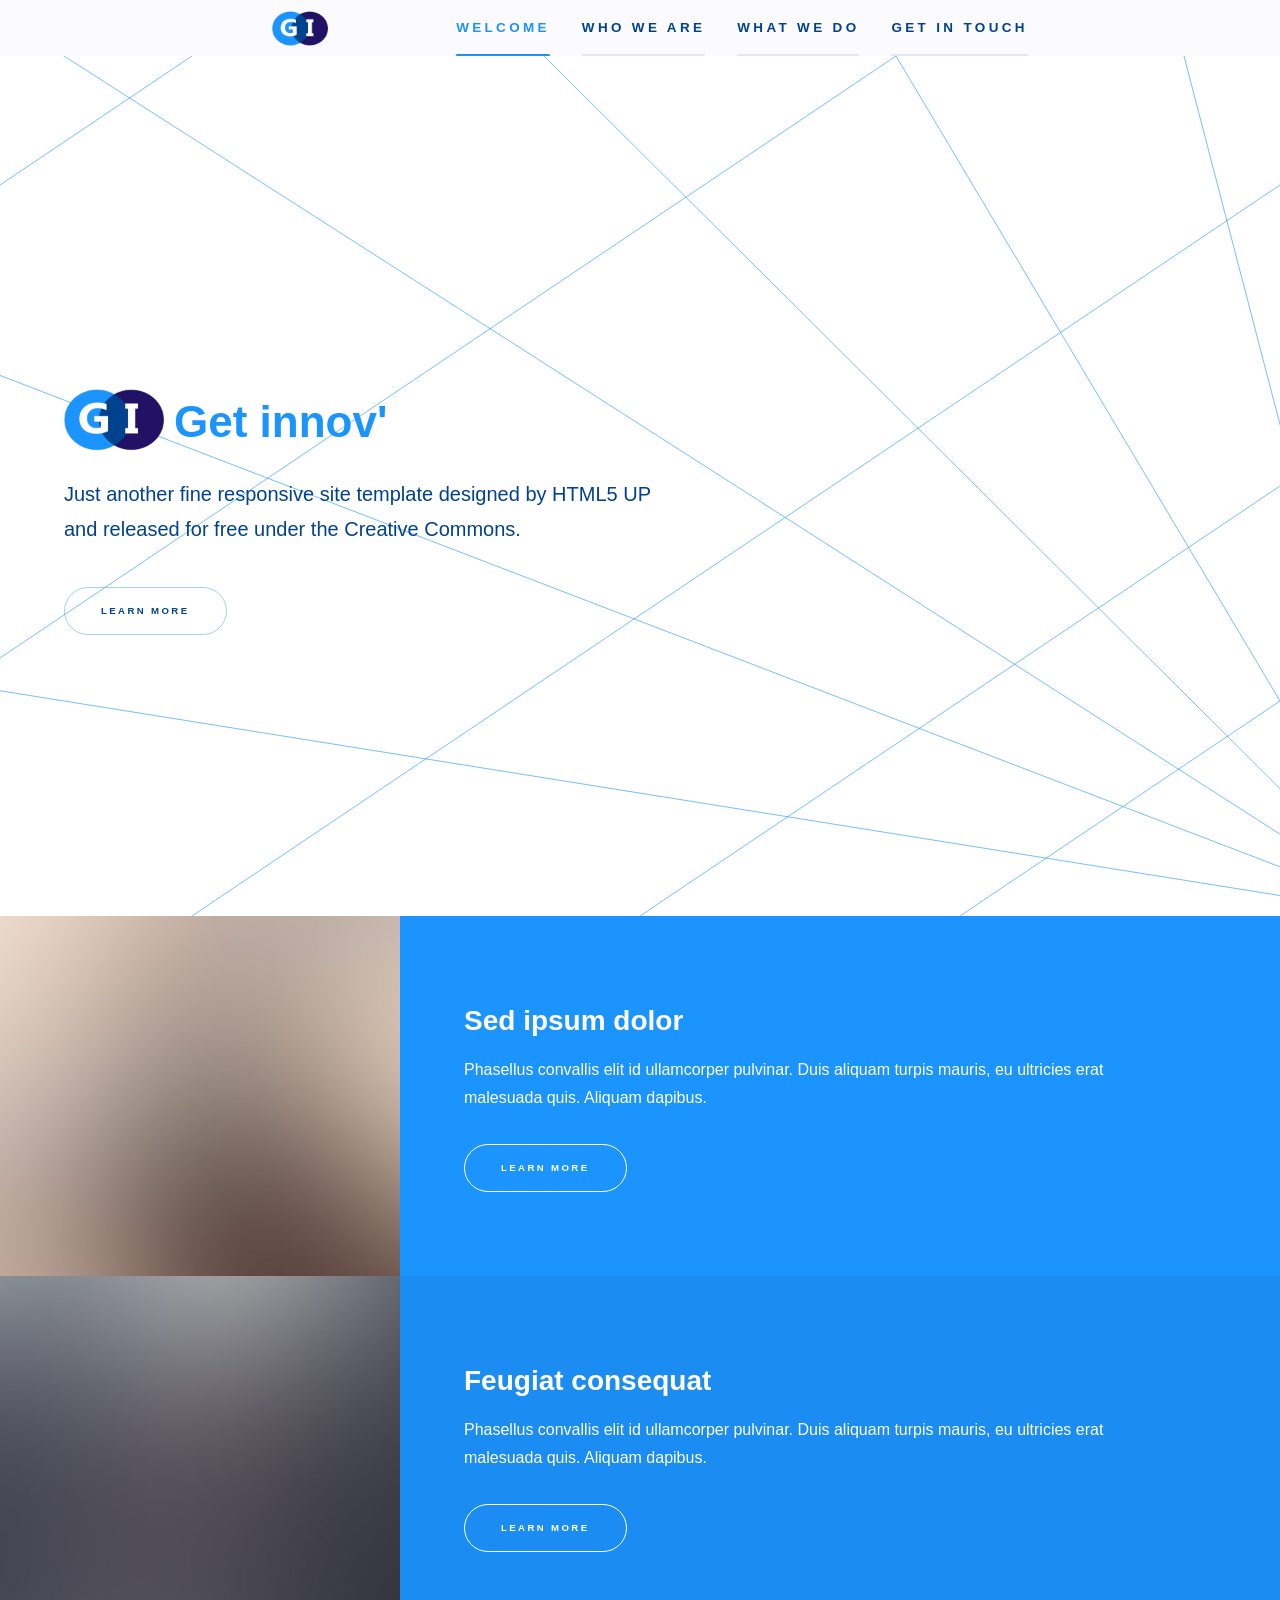
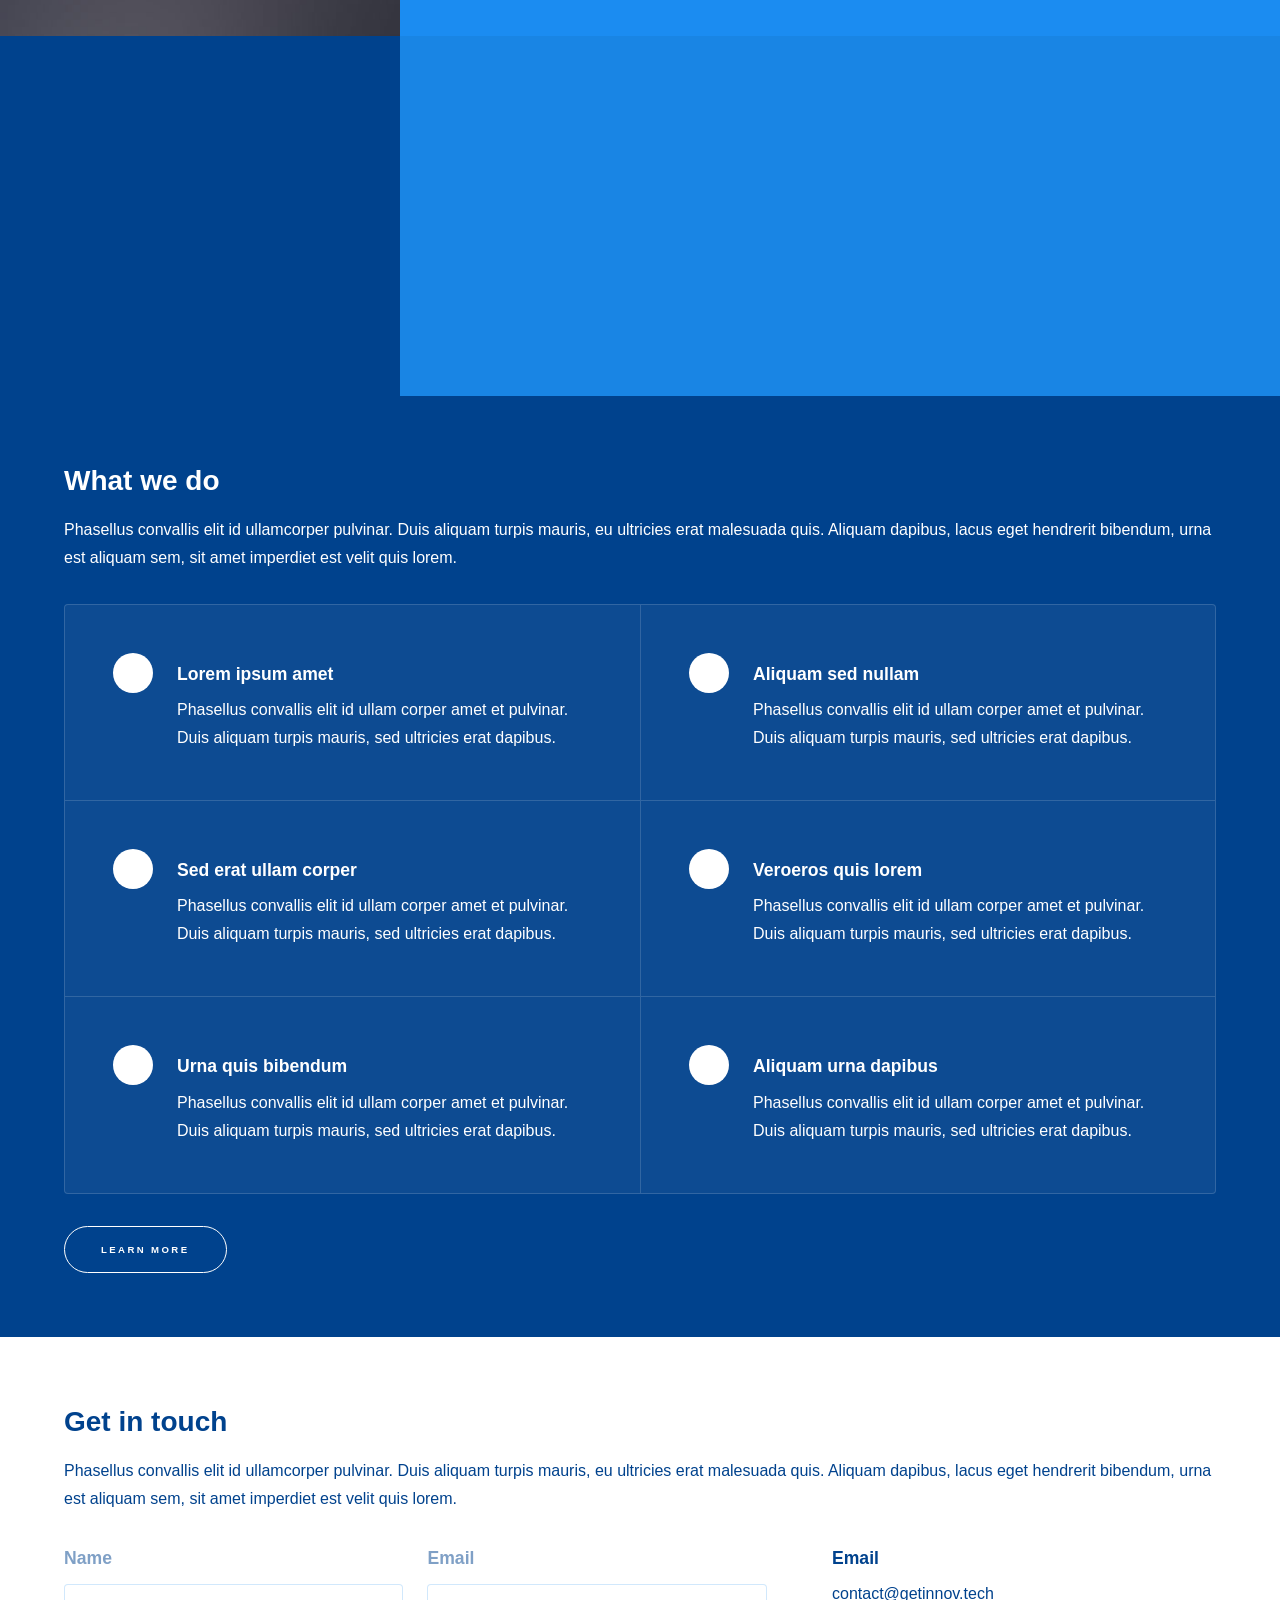
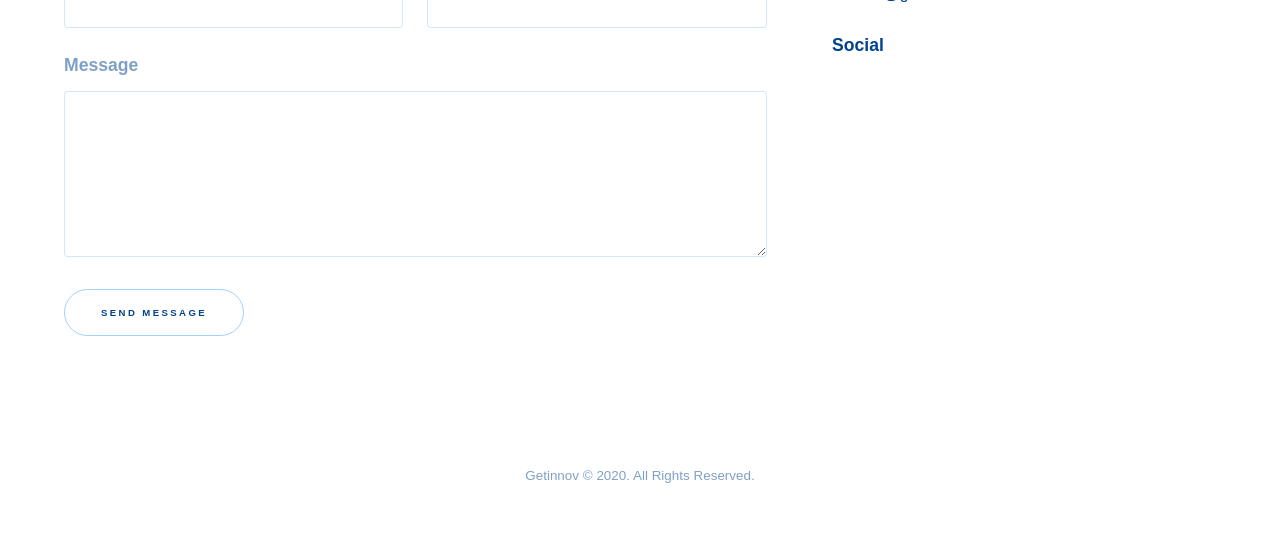
==== front/web/front/index.html @ 488f84d8 "adding" ====
<!DOCTYPE HTML>
<!--
	Hyperspace by HTML5 UP
	html5up.net | @ajlkn
	Free for personal and commercial use under the CCA 3.0 license (html5up.net/license)
-->
<html>
	<head>
		<title>Getinnov</title>
		<meta charset="utf-8" />
		<meta name="viewport" content="width=device-width, initial-scale=1, user-scalable=no" />
		<link rel="stylesheet" href="assets/css/main.css" />
		<noscript><link rel="stylesheet" href="assets/css/noscript.css" /></noscript>
		<link rel="icon" href="images/logo_big.png" type="image/gipng">
	</head>
	<body class="is-preload">

		<!-- Sidebar -->
			<section id="sidebar">
				<div class="inner">
					<img id="logo" src="images/logo_big.png" style="width: 80%; margin-left: 10%; margin-right: 10%">
					<nav>
						<ul>
							<li><a href="#intro">Welcome</a></li>
							<li><a href="#one">Who we are</a></li>
							<li><a href="#two">What we do</a></li>
							<li><a href="#three">Get in touch</a></li>
						</ul>
					</nav>
				</div>
			</section>

		<!-- Wrapper -->
			<div id="wrapper">

				<!-- Intro -->
					<section id="intro" class="wrapper style1 fullscreen fade-up">
						<div class="inner">
							<h1 style="color: #1c94fe"><img src="images/logo_big.png" style="width: 100px;bottom: -32px;position: relative; margin-right: 10px"></img>Get innov'</h1>
							<p>Just another fine responsive site template designed by <a href="http://html5up.net">HTML5 UP</a><br />
							and released for free under the <a href="http://html5up.net/license">Creative Commons</a>.</p>
							<ul class="actions">
								<li><a href="#one" class="button scrolly">Learn more</a></li>
							</ul>
						</div>
					</section>

				<!-- One -->
					<section id="one" class="wrapper style2 spotlights">
						<section>
							<a href="#" class="image"><img src="images/pic01.jpg" alt="" data-position="center center" /></a>
							<div class="content">
								<div class="inner">
									<h2>Sed ipsum dolor</h2>
									<p>Phasellus convallis elit id ullamcorper pulvinar. Duis aliquam turpis mauris, eu ultricies erat malesuada quis. Aliquam dapibus.</p>
									<ul class="actions">
										<li><a href="generic.html" class="button">Learn more</a></li>
									</ul>
								</div>
							</div>
						</section>
						<section>
							<a href="#" class="image"><img src="images/pic02.jpg" alt="" data-position="top center" /></a>
							<div class="content">
								<div class="inner">
									<h2>Feugiat consequat</h2>
									<p>Phasellus convallis elit id ullamcorper pulvinar. Duis aliquam turpis mauris, eu ultricies erat malesuada quis. Aliquam dapibus.</p>
									<ul class="actions">
										<li><a href="generic.html" class="button">Learn more</a></li>
									</ul>
								</div>
							</div>
						</section>
						<section>
							<a href="#" class="image"><img src="images/pic03.jpg" alt="" data-position="25% 25%" /></a>
							<div class="content">
								<div class="inner">
									<h2>Ultricies aliquam</h2>
									<p>Phasellus convallis elit id ullamcorper pulvinar. Duis aliquam turpis mauris, eu ultricies erat malesuada quis. Aliquam dapibus.</p>
									<ul class="actions">
										<li><a href="generic.html" class="button">Learn more</a></li>
									</ul>
								</div>
							</div>
						</section>
					</section>

				<!-- Two -->
					<section id="two" class="wrapper style3 fade-up">
						<div class="inner">
							<h2>What we do</h2>
							<p>Phasellus convallis elit id ullamcorper pulvinar. Duis aliquam turpis mauris, eu ultricies erat malesuada quis. Aliquam dapibus, lacus eget hendrerit bibendum, urna est aliquam sem, sit amet imperdiet est velit quis lorem.</p>
							<div class="features" >
								<section>
									<span class="icon solid major fa-code"></span>
									<h3>Lorem ipsum amet</h3>
									<p>Phasellus convallis elit id ullam corper amet et pulvinar. Duis aliquam turpis mauris, sed ultricies erat dapibus.</p>
								</section>
								<section>
									<span class="icon solid major fa-lock"></span>
									<h3>Aliquam sed nullam</h3>
									<p>Phasellus convallis elit id ullam corper amet et pulvinar. Duis aliquam turpis mauris, sed ultricies erat dapibus.</p>
								</section>
								<section>
									<span class="icon solid major fa-cog"></span>
									<h3>Sed erat ullam corper</h3>
									<p>Phasellus convallis elit id ullam corper amet et pulvinar. Duis aliquam turpis mauris, sed ultricies erat dapibus.</p>
								</section>
								<section>
									<span class="icon solid major fa-desktop"></span>
									<h3>Veroeros quis lorem</h3>
									<p>Phasellus convallis elit id ullam corper amet et pulvinar. Duis aliquam turpis mauris, sed ultricies erat dapibus.</p>
								</section>
								<section>
									<span class="icon solid major fa-link"></span>
									<h3>Urna quis bibendum</h3>
									<p>Phasellus convallis elit id ullam corper amet et pulvinar. Duis aliquam turpis mauris, sed ultricies erat dapibus.</p>
								</section>
								<section>
									<span class="icon major fa-gem"></span>
									<h3>Aliquam urna dapibus</h3>
									<p>Phasellus convallis elit id ullam corper amet et pulvinar. Duis aliquam turpis mauris, sed ultricies erat dapibus.</p>
								</section>
							</div>
							<ul class="actions">
								<li><a href="generic.html" class="button">Learn more</a></li>
							</ul>
						</div>
					</section>

				<!-- Three -->
					<section id="three" class="wrapper style1 fade-up">
						<div class="inner">
							<h2>Get in touch</h2>
							<p>Phasellus convallis elit id ullamcorper pulvinar. Duis aliquam turpis mauris, eu ultricies erat malesuada quis. Aliquam dapibus, lacus eget hendrerit bibendum, urna est aliquam sem, sit amet imperdiet est velit quis lorem.</p>
							<div class="split style1">
								<section>
									<form method="post" action="#">
										<div class="fields">
											<div class="field half">
												<label for="name">Name</label>
												<input type="text" name="name" id="name" />
											</div>
											<div class="field half">
												<label for="email">Email</label>
												<input type="text" name="email" id="email" />
											</div>
											<div class="field">
												<label for="message">Message</label>
												<textarea name="message" id="message" rows="5"></textarea>
											</div>
										</div>
										<ul class="actions">
											<li><a href="" class="button submit">Send Message</a></li>
										</ul>
									</form>
								</section>
								<section>
									<ul class="contact">
										<li>
											<h3>Email</h3>
											<a href="#">contact@getinnov.tech</a>
										</li>
										<li>
											<h3>Social</h3>
											<ul class="icons">
												<li><a href="#" class="icon brands fa-github"><span class="label">GitHub</span></a></li>
												<li><a href="#" class="icon brands fa-linkedin-in"><span class="label">LinkedIn</span></a></li>
											</ul>
										</li>
									</ul>
								</section>
							</div>
						</div>
					</section>

			</div>

		<!-- Footer -->
			<footer id="footer" class="wrapper style1-alt">
				<div class="inner">
					<ul class="menu">
						<li>Getinnov © 2020. All Rights Reserved.</li>
					</ul>
				</div>
			</footer>

		<!-- Scripts -->
			<script src="assets/js/jquery.min.js"></script>
			<script src="assets/js/jquery.scrollex.min.js"></script>
			<script src="assets/js/jquery.scrolly.min.js"></script>
			<script src="assets/js/browser.min.js"></script>
			<script src="assets/js/breakpoints.min.js"></script>
			<script src="assets/js/util.js"></script>
			<script src="assets/js/main.js"></script>

	</body>
</html>
---- front/web/front/assets/css/main.css ----
@import url(fontawesome-all.min.css);

/*
	Hyperspace by HTML5 UP
	html5up.net | @ajlkn
	Free for personal and commercial use under the CCA 3.0 license (html5up.net/license)
*/

html, body, div, span, applet, object,
iframe, h1, h2, h3, h4, h5, h6, p, blockquote,
pre, a, abbr, acronym, address, big, cite,
code, del, dfn, em, img, ins, kbd, q, s, samp,
small, strike, strong, sub, sup, tt, var, b,
u, i, center, dl, dt, dd, ol, ul, li, fieldset,
form, label, legend, table, caption, tbody,
tfoot, thead, tr, th, td, article, aside,
canvas, details, embed, figure, figcaption,
footer, header, hgroup, menu, nav, output, ruby,
section, summary, time, mark, audio, video {
	margin: 0;
	padding: 0;
	border: 0;
	font-size: 100%;
	font: inherit;
	vertical-align: baseline;}

article, aside, details, figcaption, figure,
footer, header, hgroup, menu, nav, section {
	display: block;}

body {
	line-height: 1;
}

ol, ul {
	list-style: none;
}

blockquote, q {
	quotes: none;
}

	blockquote:before, blockquote:after, q:before, q:after {
		content: '';
		content: none;
	}

table {
	border-collapse: collapse;
	border-spacing: 0;
}

body {
	-webkit-text-size-adjust: none;
}

mark {
	background-color: transparent;
	color: inherit;
}

input::-moz-focus-inner {
	border: 0;
	padding: 0;
}

input, select, textarea {
	-moz-appearance: none;
	-webkit-appearance: none;
	-ms-appearance: none;
	appearance: none;
}

/* Basic */

	@-ms-viewport {
		width: device-width;
	}

	body {
		-ms-overflow-style: scrollbar;
	}

	@media screen and (max-width: 480px) {

		html, body {
			min-width: 320px;
		}

	}

	html {
		box-sizing: border-box;
	}

	*, *:before, *:after {
		box-sizing: inherit;
	}

	body {
		background: #312450;
	}

		body.is-preload *, body.is-preload *:before, body.is-preload *:after {
			-moz-animation: none !important;
			-webkit-animation: none !important;
			-ms-animation: none !important;
			animation: none !important;
			-moz-transition: none !important;
			-webkit-transition: none !important;
			-ms-transition: none !important;
			transition: none !important;
		}

/* Type */

	body, input, select, textarea {
		color: rgba(0, 66, 141, 1);
		font-family: Arial, Helvetica, sans-serif;
		font-size: 16.5pt;
		font-weight: normal;
		line-height: 1.75;
	}

		@media screen and (max-width: 1680px) {

			body, input, select, textarea {
				font-size: 13pt;
			}

		}

		@media screen and (max-width: 1280px) {

			body, input, select, textarea {
				font-size: 12pt;
			}

		}

		@media screen and (max-width: 360px) {

			body, input, select, textarea {
				font-size: 11pt;
			}

		}

	a {
		-moz-transition: color 0.2s ease, border-bottom-color 0.2s ease;
		-webkit-transition: color 0.2s ease, border-bottom-color 0.2s ease;
		-ms-transition: color 0.2s ease, border-bottom-color 0.2s ease;
		transition: color 0.2s ease, border-bottom-color 0.2s ease;
		border-bottom: dotted 1px rgba(255, 255, 255, 0.35);
		color: inherit;
		text-decoration: none;
	}

		a:hover {
			border-bottom-color: transparent;
			color: #1c94fe;
		}

	strong, b {
		color: #ffffff;
		font-weight: bold;
	}

	em, i {
		font-style: italic;
	}

	p {
		margin: 0 0 2em 0;
	}

	h1, h2, h3, h4, h5, h6 {
		color: rgba(0, 66, 141, 1);
		font-weight: bold;
		line-height: 1.5;
		margin: 0 0 0.5em 0;
	}

		h1 a, h2 a, h3 a, h4 a, h5 a, h6 a {
			color: inherit;
			text-decoration: none;
		}

	h1 {
		font-size: 2.75em;
	}

		h1.major {
			margin: 0 0 1.3em 0;
			position: relative;
			padding-bottom: 0.35em;
		}

			h1.major:after {
				background-image: -moz-linear-gradient(to right, #5e42a6, #b74e91);
				background-image: -webkit-linear-gradient(to right, #5e42a6, #b74e91);
				background-image: -ms-linear-gradient(to right, #5e42a6, #b74e91);
				background-image: linear-gradient(to right, #5e42a6, #b74e91);
				-moz-transition: max-width 0.2s ease;
				-webkit-transition: max-width 0.2s ease;
				-ms-transition: max-width 0.2s ease;
				transition: max-width 0.2s ease;
				border-radius: 0.2em;
				bottom: 0;
				content: '';
				height: 0.05em;
				position: absolute;
				right: 0;
				width: 100%;
			}

	h2 {
		font-size: 1.75em;
	}

	h3 {
		font-size: 1.1em;
	}

	h4 {
		font-size: 1em;
	}

	h5 {
		font-size: 0.8em;
	}

	h6 {
		font-size: 0.6em;
	}

	@media screen and (max-width: 736px) {

		h1 {
			font-size: 2em;
		}

		h2 {
			font-size: 1.25em;
		}

		h3 {
			font-size: 1em;
		}

		h4 {
			font-size: 0.8em;
		}

		h5 {
			font-size: 0.6em;
		}

		h6 {
			font-size: 0.6em;
		}

	}

	sub {
		font-size: 0.8em;
		position: relative;
		top: 0.5em;
	}

	sup {
		font-size: 0.8em;
		position: relative;
		top: -0.5em;
	}

	blockquote {
		border-left: solid 4px rgba(255, 255, 255, 0.15);
		font-style: italic;
		margin: 0 0 2em 0;
		padding: 0.5em 0 0.5em 2em;
	}

	code {
		background: rgba(255, 255, 255, 0.05);
		border-radius: 0.25em;
		border: solid 1px rgba(255, 255, 255, 0.15);
		font-family: "Courier New", monospace;
		font-size: 0.9em;
		margin: 0 0.25em;
		padding: 0.25em 0.65em;
	}

	pre {
		-webkit-overflow-scrolling: touch;
		font-family: "Courier New", monospace;
		font-size: 0.9em;
		margin: 0 0 2em 0;
	}

		pre code {
			display: block;
			line-height: 1.75em;
			padding: 1em 1.5em;
			overflow-x: auto;
		}

	hr {
		border: 0;
		border-bottom: solid 1px rgba(255, 255, 255, 0.15);
		margin: 2em 0;
	}

		hr.major {
			margin: 3em 0;
		}

	.align-left {
		text-align: left;
	}

	.align-center {
		text-align: center;
	}

	.align-right {
		text-align: right;
	}

/* Row */

	.row {
		display: flex;
		flex-wrap: wrap;
		box-sizing: border-box;
		align-items: stretch;
	}

		.row > * {
			box-sizing: border-box;
		}

		.row.gtr-uniform > * > :last-child {
			margin-bottom: 0;
		}

		.row.aln-left {
			justify-content: flex-start;
		}

		.row.aln-center {
			justify-content: center;
		}

		.row.aln-right {
			justify-content: flex-end;
		}

		.row.aln-top {
			align-items: flex-start;
		}

		.row.aln-middle {
			align-items: center;
		}

		.row.aln-bottom {
			align-items: flex-end;
		}

		.row > .imp {
			order: -1;
		}

		.row > .col-1 {
			width: 8.33333%;
		}

		.row > .off-1 {
			margin-left: 8.33333%;
		}

		.row > .col-2 {
			width: 16.66667%;
		}

		.row > .off-2 {
			margin-left: 16.66667%;
		}

		.row > .col-3 {
			width: 25%;
		}

		.row > .off-3 {
			margin-left: 25%;
		}

		.row > .col-4 {
			width: 33.33333%;
		}

		.row > .off-4 {
			margin-left: 33.33333%;
		}

		.row > .col-5 {
			width: 41.66667%;
		}

		.row > .off-5 {
			margin-left: 41.66667%;
		}

		.row > .col-6 {
			width: 50%;
		}

		.row > .off-6 {
			margin-left: 50%;
		}

		.row > .col-7 {
			width: 58.33333%;
		}

		.row > .off-7 {
			margin-left: 58.33333%;
		}

		.row > .col-8 {
			width: 66.66667%;
		}

		.row > .off-8 {
			margin-left: 66.66667%;
		}

		.row > .col-9 {
			width: 75%;
		}

		.row > .off-9 {
			margin-left: 75%;
		}

		.row > .col-10 {
			width: 83.33333%;
		}

		.row > .off-10 {
			margin-left: 83.33333%;
		}

		.row > .col-11 {
			width: 91.66667%;
		}

		.row > .off-11 {
			margin-left: 91.66667%;
		}

		.row > .col-12 {
			width: 100%;
		}

		.row > .off-12 {
			margin-left: 100%;
		}

		.row.gtr-0 {
			margin-top: 0;
			margin-left: 0em;
		}

			.row.gtr-0 > * {
				padding: 0 0 0 0em;
			}

			.row.gtr-0.gtr-uniform {
				margin-top: 0em;
			}

				.row.gtr-0.gtr-uniform > * {
					padding-top: 0em;
				}

		.row.gtr-25 {
			margin-top: 0;
			margin-left: -0.375em;
		}

			.row.gtr-25 > * {
				padding: 0 0 0 0.375em;
			}

			.row.gtr-25.gtr-uniform {
				margin-top: -0.375em;
			}

				.row.gtr-25.gtr-uniform > * {
					padding-top: 0.375em;
				}

		.row.gtr-50 {
			margin-top: 0;
			margin-left: -0.75em;
		}

			.row.gtr-50 > * {
				padding: 0 0 0 0.75em;
			}

			.row.gtr-50.gtr-uniform {
				margin-top: -0.75em;
			}

				.row.gtr-50.gtr-uniform > * {
					padding-top: 0.75em;
				}

		.row {
			margin-top: 0;
			margin-left: -1.5em;
		}

			.row > * {
				padding: 0 0 0 1.5em;
			}

			.row.gtr-uniform {
				margin-top: -1.5em;
			}

				.row.gtr-uniform > * {
					padding-top: 1.5em;
				}

		.row.gtr-150 {
			margin-top: 0;
			margin-left: -2.25em;
		}

			.row.gtr-150 > * {
				padding: 0 0 0 2.25em;
			}

			.row.gtr-150.gtr-uniform {
				margin-top: -2.25em;
			}

				.row.gtr-150.gtr-uniform > * {
					padding-top: 2.25em;
				}

		.row.gtr-200 {
			margin-top: 0;
			margin-left: -3em;
		}

			.row.gtr-200 > * {
				padding: 0 0 0 3em;
			}

			.row.gtr-200.gtr-uniform {
				margin-top: -3em;
			}

				.row.gtr-200.gtr-uniform > * {
					padding-top: 3em;
				}

		@media screen and (max-width: 1680px) {

			.row {
				display: flex;
				flex-wrap: wrap;
				box-sizing: border-box;
				align-items: stretch;
			}

				.row > * {
					box-sizing: border-box;
				}

				.row.gtr-uniform > * > :last-child {
					margin-bottom: 0;
				}

				.row.aln-left {
					justify-content: flex-start;
				}

				.row.aln-center {
					justify-content: center;
				}

				.row.aln-right {
					justify-content: flex-end;
				}

				.row.aln-top {
					align-items: flex-start;
				}

				.row.aln-middle {
					align-items: center;
				}

				.row.aln-bottom {
					align-items: flex-end;
				}

				.row > .imp-xlarge {
					order: -1;
				}

				.row > .col-1-xlarge {
					width: 8.33333%;
				}

				.row > .off-1-xlarge {
					margin-left: 8.33333%;
				}

				.row > .col-2-xlarge {
					width: 16.66667%;
				}

				.row > .off-2-xlarge {
					margin-left: 16.66667%;
				}

				.row > .col-3-xlarge {
					width: 25%;
				}

				.row > .off-3-xlarge {
					margin-left: 25%;
				}

				.row > .col-4-xlarge {
					width: 33.33333%;
				}

				.row > .off-4-xlarge {
					margin-left: 33.33333%;
				}

				.row > .col-5-xlarge {
					width: 41.66667%;
				}

				.row > .off-5-xlarge {
					margin-left: 41.66667%;
				}

				.row > .col-6-xlarge {
					width: 50%;
				}

				.row > .off-6-xlarge {
					margin-left: 50%;
				}

				.row > .col-7-xlarge {
					width: 58.33333%;
				}

				.row > .off-7-xlarge {
					margin-left: 58.33333%;
				}

				.row > .col-8-xlarge {
					width: 66.66667%;
				}

				.row > .off-8-xlarge {
					margin-left: 66.66667%;
				}

				.row > .col-9-xlarge {
					width: 75%;
				}

				.row > .off-9-xlarge {
					margin-left: 75%;
				}

				.row > .col-10-xlarge {
					width: 83.33333%;
				}

				.row > .off-10-xlarge {
					margin-left: 83.33333%;
				}

				.row > .col-11-xlarge {
					width: 91.66667%;
				}

				.row > .off-11-xlarge {
					margin-left: 91.66667%;
				}

				.row > .col-12-xlarge {
					width: 100%;
				}

				.row > .off-12-xlarge {
					margin-left: 100%;
				}

				.row.gtr-0 {
					margin-top: 0;
					margin-left: 0em;
				}

					.row.gtr-0 > * {
						padding: 0 0 0 0em;
					}

					.row.gtr-0.gtr-uniform {
						margin-top: 0em;
					}

						.row.gtr-0.gtr-uniform > * {
							padding-top: 0em;
						}

				.row.gtr-25 {
					margin-top: 0;
					margin-left: -0.375em;
				}

					.row.gtr-25 > * {
						padding: 0 0 0 0.375em;
					}

					.row.gtr-25.gtr-uniform {
						margin-top: -0.375em;
					}

						.row.gtr-25.gtr-uniform > * {
							padding-top: 0.375em;
						}

				.row.gtr-50 {
					margin-top: 0;
					margin-left: -0.75em;
				}

					.row.gtr-50 > * {
						padding: 0 0 0 0.75em;
					}

					.row.gtr-50.gtr-uniform {
						margin-top: -0.75em;
					}

						.row.gtr-50.gtr-uniform > * {
							padding-top: 0.75em;
						}

				.row {
					margin-top: 0;
					margin-left: -1.5em;
				}

					.row > * {
						padding: 0 0 0 1.5em;
					}

					.row.gtr-uniform {
						margin-top: -1.5em;
					}

						.row.gtr-uniform > * {
							padding-top: 1.5em;
						}

				.row.gtr-150 {
					margin-top: 0;
					margin-left: -2.25em;
				}

					.row.gtr-150 > * {
						padding: 0 0 0 2.25em;
					}

					.row.gtr-150.gtr-uniform {
						margin-top: -2.25em;
					}

						.row.gtr-150.gtr-uniform > * {
							padding-top: 2.25em;
						}

				.row.gtr-200 {
					margin-top: 0;
					margin-left: -3em;
				}

					.row.gtr-200 > * {
						padding: 0 0 0 3em;
					}

					.row.gtr-200.gtr-uniform {
						margin-top: -3em;
					}

						.row.gtr-200.gtr-uniform > * {
							padding-top: 3em;
						}

		}

		@media screen and (max-width: 1280px) {

			.row {
				display: flex;
				flex-wrap: wrap;
				box-sizing: border-box;
				align-items: stretch;
			}

				.row > * {
					box-sizing: border-box;
				}

				.row.gtr-uniform > * > :last-child {
					margin-bottom: 0;
				}

				.row.aln-left {
					justify-content: flex-start;
				}

				.row.aln-center {
					justify-content: center;
				}

				.row.aln-right {
					justify-content: flex-end;
				}

				.row.aln-top {
					align-items: flex-start;
				}

				.row.aln-middle {
					align-items: center;
				}

				.row.aln-bottom {
					align-items: flex-end;
				}

				.row > .imp-large {
					order: -1;
				}

				.row > .col-1-large {
					width: 8.33333%;
				}

				.row > .off-1-large {
					margin-left: 8.33333%;
				}

				.row > .col-2-large {
					width: 16.66667%;
				}

				.row > .off-2-large {
					margin-left: 16.66667%;
				}

				.row > .col-3-large {
					width: 25%;
				}

				.row > .off-3-large {
					margin-left: 25%;
				}

				.row > .col-4-large {
					width: 33.33333%;
				}

				.row > .off-4-large {
					margin-left: 33.33333%;
				}

				.row > .col-5-large {
					width: 41.66667%;
				}

				.row > .off-5-large {
					margin-left: 41.66667%;
				}

				.row > .col-6-large {
					width: 50%;
				}

				.row > .off-6-large {
					margin-left: 50%;
				}

				.row > .col-7-large {
					width: 58.33333%;
				}

				.row > .off-7-large {
					margin-left: 58.33333%;
				}

				.row > .col-8-large {
					width: 66.66667%;
				}

				.row > .off-8-large {
					margin-left: 66.66667%;
				}

				.row > .col-9-large {
					width: 75%;
				}

				.row > .off-9-large {
					margin-left: 75%;
				}

				.row > .col-10-large {
					width: 83.33333%;
				}

				.row > .off-10-large {
					margin-left: 83.33333%;
				}

				.row > .col-11-large {
					width: 91.66667%;
				}

				.row > .off-11-large {
					margin-left: 91.66667%;
				}

				.row > .col-12-large {
					width: 100%;
				}

				.row > .off-12-large {
					margin-left: 100%;
				}

				.row.gtr-0 {
					margin-top: 0;
					margin-left: 0em;
				}

					.row.gtr-0 > * {
						padding: 0 0 0 0em;
					}

					.row.gtr-0.gtr-uniform {
						margin-top: 0em;
					}

						.row.gtr-0.gtr-uniform > * {
							padding-top: 0em;
						}

				.row.gtr-25 {
					margin-top: 0;
					margin-left: -0.375em;
				}

					.row.gtr-25 > * {
						padding: 0 0 0 0.375em;
					}

					.row.gtr-25.gtr-uniform {
						margin-top: -0.375em;
					}

						.row.gtr-25.gtr-uniform > * {
							padding-top: 0.375em;
						}

				.row.gtr-50 {
					margin-top: 0;
					margin-left: -0.75em;
				}

					.row.gtr-50 > * {
						padding: 0 0 0 0.75em;
					}

					.row.gtr-50.gtr-uniform {
						margin-top: -0.75em;
					}

						.row.gtr-50.gtr-uniform > * {
							padding-top: 0.75em;
						}

				.row {
					margin-top: 0;
					margin-left: -1.5em;
				}

					.row > * {
						padding: 0 0 0 1.5em;
					}

					.row.gtr-uniform {
						margin-top: -1.5em;
					}

						.row.gtr-uniform > * {
							padding-top: 1.5em;
						}

				.row.gtr-150 {
					margin-top: 0;
					margin-left: -2.25em;
				}

					.row.gtr-150 > * {
						padding: 0 0 0 2.25em;
					}

					.row.gtr-150.gtr-uniform {
						margin-top: -2.25em;
					}

						.row.gtr-150.gtr-uniform > * {
							padding-top: 2.25em;
						}

				.row.gtr-200 {
					margin-top: 0;
					margin-left: -3em;
				}

					.row.gtr-200 > * {
						padding: 0 0 0 3em;
					}

					.row.gtr-200.gtr-uniform {
						margin-top: -3em;
					}

						.row.gtr-200.gtr-uniform > * {
							padding-top: 3em;
						}

		}

		@media screen and (max-width: 980px) {

			.row {
				display: flex;
				flex-wrap: wrap;
				box-sizing: border-box;
				align-items: stretch;
			}

				.row > * {
					box-sizing: border-box;
				}

				.row.gtr-uniform > * > :last-child {
					margin-bottom: 0;
				}

				.row.aln-left {
					justify-content: flex-start;
				}

				.row.aln-center {
					justify-content: center;
				}

				.row.aln-right {
					justify-content: flex-end;
				}

				.row.aln-top {
					align-items: flex-start;
				}

				.row.aln-middle {
					align-items: center;
				}

				.row.aln-bottom {
					align-items: flex-end;
				}

				.row > .imp-medium {
					order: -1;
				}

				.row > .col-1-medium {
					width: 8.33333%;
				}

				.row > .off-1-medium {
					margin-left: 8.33333%;
				}

				.row > .col-2-medium {
					width: 16.66667%;
				}

				.row > .off-2-medium {
					margin-left: 16.66667%;
				}

				.row > .col-3-medium {
					width: 25%;
				}

				.row > .off-3-medium {
					margin-left: 25%;
				}

				.row > .col-4-medium {
					width: 33.33333%;
				}

				.row > .off-4-medium {
					margin-left: 33.33333%;
				}

				.row > .col-5-medium {
					width: 41.66667%;
				}

				.row > .off-5-medium {
					margin-left: 41.66667%;
				}

				.row > .col-6-medium {
					width: 50%;
				}

				.row > .off-6-medium {
					margin-left: 50%;
				}

				.row > .col-7-medium {
					width: 58.33333%;
				}

				.row > .off-7-medium {
					margin-left: 58.33333%;
				}

				.row > .col-8-medium {
					width: 66.66667%;
				}

				.row > .off-8-medium {
					margin-left: 66.66667%;
				}

				.row > .col-9-medium {
					width: 75%;
				}

				.row > .off-9-medium {
					margin-left: 75%;
				}

				.row > .col-10-medium {
					width: 83.33333%;
				}

				.row > .off-10-medium {
					margin-left: 83.33333%;
				}

				.row > .col-11-medium {
					width: 91.66667%;
				}

				.row > .off-11-medium {
					margin-left: 91.66667%;
				}

				.row > .col-12-medium {
					width: 100%;
				}

				.row > .off-12-medium {
					margin-left: 100%;
				}

				.row.gtr-0 {
					margin-top: 0;
					margin-left: 0em;
				}

					.row.gtr-0 > * {
						padding: 0 0 0 0em;
					}

					.row.gtr-0.gtr-uniform {
						margin-top: 0em;
					}

						.row.gtr-0.gtr-uniform > * {
							padding-top: 0em;
						}

				.row.gtr-25 {
					margin-top: 0;
					margin-left: -0.375em;
				}

					.row.gtr-25 > * {
						padding: 0 0 0 0.375em;
					}

					.row.gtr-25.gtr-uniform {
						margin-top: -0.375em;
					}

						.row.gtr-25.gtr-uniform > * {
							padding-top: 0.375em;
						}

				.row.gtr-50 {
					margin-top: 0;
					margin-left: -0.75em;
				}

					.row.gtr-50 > * {
						padding: 0 0 0 0.75em;
					}

					.row.gtr-50.gtr-uniform {
						margin-top: -0.75em;
					}

						.row.gtr-50.gtr-uniform > * {
							padding-top: 0.75em;
						}

				.row {
					margin-top: 0;
					margin-left: -1.5em;
				}

					.row > * {
						padding: 0 0 0 1.5em;
					}

					.row.gtr-uniform {
						margin-top: -1.5em;
					}

						.row.gtr-uniform > * {
							padding-top: 1.5em;
						}

				.row.gtr-150 {
					margin-top: 0;
					margin-left: -2.25em;
				}

					.row.gtr-150 > * {
						padding: 0 0 0 2.25em;
					}

					.row.gtr-150.gtr-uniform {
						margin-top: -2.25em;
					}

						.row.gtr-150.gtr-uniform > * {
							padding-top: 2.25em;
						}

				.row.gtr-200 {
					margin-top: 0;
					margin-left: -3em;
				}

					.row.gtr-200 > * {
						padding: 0 0 0 3em;
					}

					.row.gtr-200.gtr-uniform {
						margin-top: -3em;
					}

						.row.gtr-200.gtr-uniform > * {
							padding-top: 3em;
						}

		}

		@media screen and (max-width: 736px) {

			.row {
				display: flex;
				flex-wrap: wrap;
				box-sizing: border-box;
				align-items: stretch;
			}

				.row > * {
					box-sizing: border-box;
				}

				.row.gtr-uniform > * > :last-child {
					margin-bottom: 0;
				}

				.row.aln-left {
					justify-content: flex-start;
				}

				.row.aln-center {
					justify-content: center;
				}

				.row.aln-right {
					justify-content: flex-end;
				}

				.row.aln-top {
					align-items: flex-start;
				}

				.row.aln-middle {
					align-items: center;
				}

				.row.aln-bottom {
					align-items: flex-end;
				}

				.row > .imp-small {
					order: -1;
				}

				.row > .col-1-small {
					width: 8.33333%;
				}

				.row > .off-1-small {
					margin-left: 8.33333%;
				}

				.row > .col-2-small {
					width: 16.66667%;
				}

				.row > .off-2-small {
					margin-left: 16.66667%;
				}

				.row > .col-3-small {
					width: 25%;
				}

				.row > .off-3-small {
					margin-left: 25%;
				}

				.row > .col-4-small {
					width: 33.33333%;
				}

				.row > .off-4-small {
					margin-left: 33.33333%;
				}

				.row > .col-5-small {
					width: 41.66667%;
				}

				.row > .off-5-small {
					margin-left: 41.66667%;
				}

				.row > .col-6-small {
					width: 50%;
				}

				.row > .off-6-small {
					margin-left: 50%;
				}

				.row > .col-7-small {
					width: 58.33333%;
				}

				.row > .off-7-small {
					margin-left: 58.33333%;
				}

				.row > .col-8-small {
					width: 66.66667%;
				}

				.row > .off-8-small {
					margin-left: 66.66667%;
				}

				.row > .col-9-small {
					width: 75%;
				}

				.row > .off-9-small {
					margin-left: 75%;
				}

				.row > .col-10-small {
					width: 83.33333%;
				}

				.row > .off-10-small {
					margin-left: 83.33333%;
				}

				.row > .col-11-small {
					width: 91.66667%;
				}

				.row > .off-11-small {
					margin-left: 91.66667%;
				}

				.row > .col-12-small {
					width: 100%;
				}

				.row > .off-12-small {
					margin-left: 100%;
				}

				.row.gtr-0 {
					margin-top: 0;
					margin-left: 0em;
				}

					.row.gtr-0 > * {
						padding: 0 0 0 0em;
					}

					.row.gtr-0.gtr-uniform {
						margin-top: 0em;
					}

						.row.gtr-0.gtr-uniform > * {
							padding-top: 0em;
						}

				.row.gtr-25 {
					margin-top: 0;
					margin-left: -0.375em;
				}

					.row.gtr-25 > * {
						padding: 0 0 0 0.375em;
					}

					.row.gtr-25.gtr-uniform {
						margin-top: -0.375em;
					}

						.row.gtr-25.gtr-uniform > * {
							padding-top: 0.375em;
						}

				.row.gtr-50 {
					margin-top: 0;
					margin-left: -0.75em;
				}

					.row.gtr-50 > * {
						padding: 0 0 0 0.75em;
					}

					.row.gtr-50.gtr-uniform {
						margin-top: -0.75em;
					}

						.row.gtr-50.gtr-uniform > * {
							padding-top: 0.75em;
						}

				.row {
					margin-top: 0;
					margin-left: -1.5em;
				}

					.row > * {
						padding: 0 0 0 1.5em;
					}

					.row.gtr-uniform {
						margin-top: -1.5em;
					}

						.row.gtr-uniform > * {
							padding-top: 1.5em;
						}

				.row.gtr-150 {
					margin-top: 0;
					margin-left: -2.25em;
				}

					.row.gtr-150 > * {
						padding: 0 0 0 2.25em;
					}

					.row.gtr-150.gtr-uniform {
						margin-top: -2.25em;
					}

						.row.gtr-150.gtr-uniform > * {
							padding-top: 2.25em;
						}

				.row.gtr-200 {
					margin-top: 0;
					margin-left: -3em;
				}

					.row.gtr-200 > * {
						padding: 0 0 0 3em;
					}

					.row.gtr-200.gtr-uniform {
						margin-top: -3em;
					}

						.row.gtr-200.gtr-uniform > * {
							padding-top: 3em;
						}

		}

		@media screen and (max-width: 480px) {

			.row {
				display: flex;
				flex-wrap: wrap;
				box-sizing: border-box;
				align-items: stretch;
			}

				.row > * {
					box-sizing: border-box;
				}

				.row.gtr-uniform > * > :last-child {
					margin-bottom: 0;
				}

				.row.aln-left {
					justify-content: flex-start;
				}

				.row.aln-center {
					justify-content: center;
				}

				.row.aln-right {
					justify-content: flex-end;
				}

				.row.aln-top {
					align-items: flex-start;
				}

				.row.aln-middle {
					align-items: center;
				}

				.row.aln-bottom {
					align-items: flex-end;
				}

				.row > .imp-xsmall {
					order: -1;
				}

				.row > .col-1-xsmall {
					width: 8.33333%;
				}

				.row > .off-1-xsmall {
					margin-left: 8.33333%;
				}

				.row > .col-2-xsmall {
					width: 16.66667%;
				}

				.row > .off-2-xsmall {
					margin-left: 16.66667%;
				}

				.row > .col-3-xsmall {
					width: 25%;
				}

				.row > .off-3-xsmall {
					margin-left: 25%;
				}

				.row > .col-4-xsmall {
					width: 33.33333%;
				}

				.row > .off-4-xsmall {
					margin-left: 33.33333%;
				}

				.row > .col-5-xsmall {
					width: 41.66667%;
				}

				.row > .off-5-xsmall {
					margin-left: 41.66667%;
				}

				.row > .col-6-xsmall {
					width: 50%;
				}

				.row > .off-6-xsmall {
					margin-left: 50%;
				}

				.row > .col-7-xsmall {
					width: 58.33333%;
				}

				.row > .off-7-xsmall {
					margin-left: 58.33333%;
				}

				.row > .col-8-xsmall {
					width: 66.66667%;
				}

				.row > .off-8-xsmall {
					margin-left: 66.66667%;
				}

				.row > .col-9-xsmall {
					width: 75%;
				}

				.row > .off-9-xsmall {
					margin-left: 75%;
				}

				.row > .col-10-xsmall {
					width: 83.33333%;
				}

				.row > .off-10-xsmall {
					margin-left: 83.33333%;
				}

				.row > .col-11-xsmall {
					width: 91.66667%;
				}

				.row > .off-11-xsmall {
					margin-left: 91.66667%;
				}

				.row > .col-12-xsmall {
					width: 100%;
				}

				.row > .off-12-xsmall {
					margin-left: 100%;
				}

				.row.gtr-0 {
					margin-top: 0;
					margin-left: 0em;
				}

					.row.gtr-0 > * {
						padding: 0 0 0 0em;
					}

					.row.gtr-0.gtr-uniform {
						margin-top: 0em;
					}

						.row.gtr-0.gtr-uniform > * {
							padding-top: 0em;
						}

				.row.gtr-25 {
					margin-top: 0;
					margin-left: -0.375em;
				}

					.row.gtr-25 > * {
						padding: 0 0 0 0.375em;
					}

					.row.gtr-25.gtr-uniform {
						margin-top: -0.375em;
					}

						.row.gtr-25.gtr-uniform > * {
							padding-top: 0.375em;
						}

				.row.gtr-50 {
					margin-top: 0;
					margin-left: -0.75em;
				}

					.row.gtr-50 > * {
						padding: 0 0 0 0.75em;
					}

					.row.gtr-50.gtr-uniform {
						margin-top: -0.75em;
					}

						.row.gtr-50.gtr-uniform > * {
							padding-top: 0.75em;
						}

				.row {
					margin-top: 0;
					margin-left: -1.5em;
				}

					.row > * {
						padding: 0 0 0 1.5em;
					}

					.row.gtr-uniform {
						margin-top: -1.5em;
					}

						.row.gtr-uniform > * {
							padding-top: 1.5em;
						}

				.row.gtr-150 {
					margin-top: 0;
					margin-left: -2.25em;
				}

					.row.gtr-150 > * {
						padding: 0 0 0 2.25em;
					}

					.row.gtr-150.gtr-uniform {
						margin-top: -2.25em;
					}

						.row.gtr-150.gtr-uniform > * {
							padding-top: 2.25em;
						}

				.row.gtr-200 {
					margin-top: 0;
					margin-left: -3em;
				}

					.row.gtr-200 > * {
						padding: 0 0 0 3em;
					}

					.row.gtr-200.gtr-uniform {
						margin-top: -3em;
					}

						.row.gtr-200.gtr-uniform > * {
							padding-top: 3em;
						}

		}

/* Box */

	.box {
		border-radius: 0.25em;
		border: solid 1px rgba(255, 255, 255, 0.15);
		margin-bottom: 2em;
		padding: 1.5em;
	}

		.box > :last-child,
		.box > :last-child > :last-child,
		.box > :last-child > :last-child > :last-child {
			margin-bottom: 0;
		}

		.box.alt {
			border: 0;
			border-radius: 0;
			padding: 0;
		}

/* Button */

	input[type="submit"],
	input[type="reset"],
	input[type="button"],
	button,
	.button {
		-moz-appearance: none;
		-webkit-appearance: none;
		-ms-appearance: none;
		appearance: none;
		-moz-transition: border-color 0.2s ease;
		-webkit-transition: border-color 0.2s ease;
		-ms-transition: border-color 0.2s ease;
		transition: border-color 0.2s ease;
		background-color: transparent;
		border: solid 1.7px !important;
		border-color: rgba(27, 140, 241, 0.4) !important;
		border-radius: 3em;
		color: #00428D !important;
		cursor: pointer;
		display: inline-block;
		font-size: 0.6em;
		font-weight: bold;
		height: calc(4.75em + 2px);
		letter-spacing: 0.25em;
		line-height: 4.75em;
		outline: 0;
		padding: 0 3.75em;
		position: relative;
		text-align: center;
		text-decoration: none;
		text-transform: uppercase;
		white-space: nowrap;
	}

		input[type="submit"]:after,
		input[type="reset"]:after,
		input[type="button"]:after,
		button:after,
		.button:after {
			-moz-transform: scale(0.25);
			-webkit-transform: scale(0.25);
			-ms-transform: scale(0.25);
			transform: scale(0.25);
			pointer-events: none;
			-moz-transition: opacity 0.2s ease, -moz-transform 0.2s ease;
			-webkit-transition: opacity 0.2s ease, -webkit-transform 0.2s ease;
			-ms-transition: opacity 0.2s ease, -ms-transform 0.2s ease;
			transition: opacity 0.2s ease, transform 0.2s ease;
			background: #ffffff;
			border-radius: 3em;
			content: '';
			height: 100%;
			left: 0;
			opacity: 0;
			position: absolute;
			top: 0;
			width: 100%;
		}

		input[type="submit"].icon:before,
		input[type="reset"].icon:before,
		input[type="button"].icon:before,
		button.icon:before,
		.button.icon:before {
			margin-right: 0.75em;
		}

		input[type="submit"].fit,
		input[type="reset"].fit,
		input[type="button"].fit,
		button.fit,
		.button.fit {
			width: 100%;
		}

		input[type="submit"].small,
		input[type="reset"].small,
		input[type="button"].small,
		button.small,
		.button.small {
			font-size: 0.4em;
		}

		input[type="submit"].large,
		input[type="reset"].large,
		input[type="button"].large,
		button.large,
		.button.large {
			font-size: 0.8em;
		}

		input[type="submit"].primary,
		input[type="reset"].primary,
		input[type="button"].primary,
		button.primary,
		.button.primary {
			background-color: #ffffff;
			color: #312450 !important;
		}

			input[type="submit"].primary:after,
			input[type="reset"].primary:after,
			input[type="button"].primary:after,
			button.primary:after,
			.button.primary:after {
				display: none;
			}

		input[type="submit"].disabled, input[type="submit"]:disabled,
		input[type="reset"].disabled,
		input[type="reset"]:disabled,
		input[type="button"].disabled,
		input[type="button"]:disabled,
		button.disabled,
		button:disabled,
		.button.disabled,
		.button:disabled {
			cursor: default;
			opacity: 0.5;
			pointer-events: none;
		}

		input[type="submit"]:hover,
		input[type="reset"]:hover,
		input[type="button"]:hover,
		button:hover,
		.button:hover {
			border-color: #1c94fe !important;
		}

			input[type="submit"]:hover:after,
			input[type="reset"]:hover:after,
			input[type="button"]:hover:after,
			button:hover:after,
			.button:hover:after {
				opacity: 0.05;
				-moz-transform: scale(1);
				-webkit-transform: scale(1);
				-ms-transform: scale(1);
				transform: scale(1);
			}

			input[type="submit"]:hover:active,
			input[type="reset"]:hover:active,
			input[type="button"]:hover:active,
			button:hover:active,
			.button:hover:active {
				border-color: #1c94fe !important;
			}

				input[type="submit"]:hover:active:after,
				input[type="reset"]:hover:active:after,
				input[type="button"]:hover:active:after,
				button:hover:active:after,
				.button:hover:active:after {
					opacity: 0.1;
				}

/* Features */

	.features {
		display: -moz-flex;
		display: -webkit-flex;
		display: -ms-flex;
		display: flex;
		-moz-flex-wrap: wrap;
		-webkit-flex-wrap: wrap;
		-ms-flex-wrap: wrap;
		flex-wrap: wrap;
		border-radius: 0.25em;
		border: solid 1px rgba(255, 255, 255, 0.15);
		background: rgba(255, 255, 255, 0.05);
		margin: 0 0 2em 0;
	}
	#one h3, #one h2, #one p, #one .button,
	#two h3, #two h2, #two p, #two .button{
		color: #fff !important;
	}
	#one .button,
	#two .button {
		border-color: #fff !important;
	}

		.features section {
			padding: 3.5em 3em 1em 7em ;
			width: 50%;
			border-top: solid 1px rgba(255, 255, 255, 0.15);
			position: relative;
			color: #fff !important
		}

			.features section:nth-child(-n + 2) {
				border-top-width: 0;
			}

			.features section:nth-child(2n) {
				border-left: solid 1px rgba(255, 255, 255, 0.15);
			}

			.features section .icon {
				-moz-transition: opacity 0.5s ease, -moz-transform 0.5s ease;
				-webkit-transition: opacity 0.5s ease, -webkit-transform 0.5s ease;
				-ms-transition: opacity 0.5s ease, -ms-transform 0.5s ease;
				transition: opacity 0.5s ease, transform 0.5s ease;
				-moz-transition-delay: 1s;
				-webkit-transition-delay: 1s;
				-ms-transition-delay: 1s;
				transition-delay: 1s;
				-moz-transform: scale(1);
				-webkit-transform: scale(1);
				-ms-transform: scale(1);
				transform: scale(1);
				position: absolute;
				left: 3em;
				top: 3em;
				opacity: 1;
			}

			.features section:nth-child(1) .icon {
				-moz-transition-delay: 0.15s;
				-webkit-transition-delay: 0.15s;
				-ms-transition-delay: 0.15s;
				transition-delay: 0.15s;
			}

			.features section:nth-child(2) .icon {
				-moz-transition-delay: 0.3s;
				-webkit-transition-delay: 0.3s;
				-ms-transition-delay: 0.3s;
				transition-delay: 0.3s;
			}

			.features section:nth-child(3) .icon {
				-moz-transition-delay: 0.45s;
				-webkit-transition-delay: 0.45s;
				-ms-transition-delay: 0.45s;
				transition-delay: 0.45s;
			}

			.features section:nth-child(4) .icon {
				-moz-transition-delay: 0.6s;
				-webkit-transition-delay: 0.6s;
				-ms-transition-delay: 0.6s;
				transition-delay: 0.6s;
			}

			.features section:nth-child(5) .icon {
				-moz-transition-delay: 0.75s;
				-webkit-transition-delay: 0.75s;
				-ms-transition-delay: 0.75s;
				transition-delay: 0.75s;
			}

			.features section:nth-child(6) .icon {
				-moz-transition-delay: 0.9s;
				-webkit-transition-delay: 0.9s;
				-ms-transition-delay: 0.9s;
				transition-delay: 0.9s;
			}

			.features section:nth-child(7) .icon {
				-moz-transition-delay: 1.05s;
				-webkit-transition-delay: 1.05s;
				-ms-transition-delay: 1.05s;
				transition-delay: 1.05s;
			}

			.features section:nth-child(8) .icon {
				-moz-transition-delay: 1.2s;
				-webkit-transition-delay: 1.2s;
				-ms-transition-delay: 1.2s;
				transition-delay: 1.2s;
			}

			.features section:nth-child(9) .icon {
				-moz-transition-delay: 1.35s;
				-webkit-transition-delay: 1.35s;
				-ms-transition-delay: 1.35s;
				transition-delay: 1.35s;
			}

			.features section:nth-child(10) .icon {
				-moz-transition-delay: 1.5s;
				-webkit-transition-delay: 1.5s;
				-ms-transition-delay: 1.5s;
				transition-delay: 1.5s;
			}

			.features section:nth-child(11) .icon {
				-moz-transition-delay: 1.65s;
				-webkit-transition-delay: 1.65s;
				-ms-transition-delay: 1.65s;
				transition-delay: 1.65s;
			}

			.features section:nth-child(12) .icon {
				-moz-transition-delay: 1.8s;
				-webkit-transition-delay: 1.8s;
				-ms-transition-delay: 1.8s;
				transition-delay: 1.8s;
			}

			.features section:nth-child(13) .icon {
				-moz-transition-delay: 1.95s;
				-webkit-transition-delay: 1.95s;
				-ms-transition-delay: 1.95s;
				transition-delay: 1.95s;
			}

			.features section:nth-child(14) .icon {
				-moz-transition-delay: 2.1s;
				-webkit-transition-delay: 2.1s;
				-ms-transition-delay: 2.1s;
				transition-delay: 2.1s;
			}

			.features section:nth-child(15) .icon {
				-moz-transition-delay: 2.25s;
				-webkit-transition-delay: 2.25s;
				-ms-transition-delay: 2.25s;
				transition-delay: 2.25s;
			}

			.features section:nth-child(16) .icon {
				-moz-transition-delay: 2.4s;
				-webkit-transition-delay: 2.4s;
				-ms-transition-delay: 2.4s;
				transition-delay: 2.4s;
			}

			.features section:nth-child(17) .icon {
				-moz-transition-delay: 2.55s;
				-webkit-transition-delay: 2.55s;
				-ms-transition-delay: 2.55s;
				transition-delay: 2.55s;
			}

			.features section:nth-child(18) .icon {
				-moz-transition-delay: 2.7s;
				-webkit-transition-delay: 2.7s;
				-ms-transition-delay: 2.7s;
				transition-delay: 2.7s;
			}

			.features section:nth-child(19) .icon {
				-moz-transition-delay: 2.85s;
				-webkit-transition-delay: 2.85s;
				-ms-transition-delay: 2.85s;
				transition-delay: 2.85s;
			}

			.features section:nth-child(20) .icon {
				-moz-transition-delay: 3s;
				-webkit-transition-delay: 3s;
				-ms-transition-delay: 3s;
				transition-delay: 3s;
			}

		.features.inactive section .icon {
			-moz-transform: scale(0.5);
			-webkit-transform: scale(0.5);
			-ms-transform: scale(0.5);
			transform: scale(0.5);
			opacity: 0;
		}

		@media screen and (max-width: 980px) {

			.features {
				display: block;
			}

				.features section {
					border-top-width: 1px !important;
					border-left-width: 0 !important;
					width: 100%;
				}

					.features section:first-child {
						border-top-width: 0 !important;
					}

		}

		@media screen and (max-width: 736px) {

			.features section {
				padding: 2.5em 1.5em 0.1em 5.5em ;
			}

				.features section .icon {
					left: 1.5em;
					top: 2em;
				}

		}

		@media screen and (max-width: 480px) {

			.features section {
				padding: 2em 1.5em 0.1em 1.5em ;
			}

				.features section .icon {
					left: 0;
					position: relative;
					top: 0;
				}

		}

/* Form */

	form {
		margin: 0 0 2em 0;
	}

		form > :last-child {
			margin-bottom: 0;
		}

		form > .fields {
			display: -moz-flex;
			display: -webkit-flex;
			display: -ms-flex;
			display: flex;
			-moz-flex-wrap: wrap;
			-webkit-flex-wrap: wrap;
			-ms-flex-wrap: wrap;
			flex-wrap: wrap;
			width: calc(100% + 3em);
			margin: -1.5em 0 2em -1.5em;
		}

			form > .fields > .field {
				-moz-flex-grow: 0;
				-webkit-flex-grow: 0;
				-ms-flex-grow: 0;
				flex-grow: 0;
				-moz-flex-shrink: 0;
				-webkit-flex-shrink: 0;
				-ms-flex-shrink: 0;
				flex-shrink: 0;
				padding: 1.5em 0 0 1.5em;
				width: calc(100% - 1.5em);
			}

				form > .fields > .field.half {
					width: calc(50% - 0.75em);
				}

				form > .fields > .field.third {
					width: calc(100%/3 - 0.5em);
				}

				form > .fields > .field.quarter {
					width: calc(25% - 0.375em);
				}

		@media screen and (max-width: 480px) {

			form > .fields {
				width: calc(100% + 3em);
				margin: -1.5em 0 2em -1.5em;
			}

				form > .fields > .field {
					padding: 1.5em 0 0 1.5em;
					width: calc(100% - 1.5em);
				}

					form > .fields > .field.half {
						width: calc(100% - 1.5em);
					}

					form > .fields > .field.third {
						width: calc(100% - 1.5em);
					}

					form > .fields > .field.quarter {
						width: calc(100% - 1.5em);
					}

		}

	label {
		color: rgba(0, 66, 141, 0.50);
		font-weight: bold;
		line-height: 1.5;
		margin: 0 0 0.7em 0;
		display: block;
		font-size: 1.1em;
	}

	input[type="text"],
	input[type="password"],
	input[type="email"],
	input[type="tel"],
	select,
	textarea {
		-moz-appearance: none;
		-webkit-appearance: none;
		-ms-appearance: none;
		appearance: none;
		background: rgba(255, 255, 255, 0.05);
		border-radius: 0.25em;
		border: none;
		border: solid 1px rgba(27, 140, 241, 0.2);
		color: inherit;
		display: block;
		outline: 0;
		padding: 0 1em;
		text-decoration: none;
		width: 100%;
	}

		input[type="text"]:invalid,
		input[type="password"]:invalid,
		input[type="email"]:invalid,
		input[type="tel"]:invalid,
		select:invalid,
		textarea:invalid {
			box-shadow: none;
		}

		input[type="text"]:focus,
		input[type="password"]:focus,
		input[type="email"]:focus,
		input[type="tel"]:focus,
		select:focus,
		textarea:focus {
			border-color:rgba(27, 140, 241, 0.8);
			box-shadow: 0 0 0 1px #ffffff;
		}

	select {
		background-image: url("data:image/svg+xml;charset=utf8,%3Csvg xmlns='http://www.w3.org/2000/svg' width='40' height='40' preserveAspectRatio='none' viewBox='0 0 40 40'%3E%3Cpath d='M9.4,12.3l10.4,10.4l10.4-10.4c0.2-0.2,0.5-0.4,0.9-0.4c0.3,0,0.6,0.1,0.9,0.4l3.3,3.3c0.2,0.2,0.4,0.5,0.4,0.9 c0,0.4-0.1,0.6-0.4,0.9L20.7,31.9c-0.2,0.2-0.5,0.4-0.9,0.4c-0.3,0-0.6-0.1-0.9-0.4L4.3,17.3c-0.2-0.2-0.4-0.5-0.4-0.9 c0-0.4,0.1-0.6,0.4-0.9l3.3-3.3c0.2-0.2,0.5-0.4,0.9-0.4S9.1,12.1,9.4,12.3z' fill='rgba(255, 255, 255, 0.15)' /%3E%3C/svg%3E");
		background-size: 1.25rem;
		background-repeat: no-repeat;
		background-position: calc(100% - 1rem) center;
		height: 2.75em;
		padding-right: 2.75em;
		text-overflow: ellipsis;
	}

		select option {
			color: #ffffff;
			background: #312450;
		}

		select:focus::-ms-value {
			background-color: transparent;
		}

		select::-ms-expand {
			display: none;
		}

	input[type="text"],
	input[type="password"],
	input[type="email"],
	select {
		height: 2.75em;
	}

	textarea {
		padding: 0.75em 1em;
	}

		body.is-ie textarea {
			min-height: 10em;
		}

	input[type="checkbox"],
	input[type="radio"] {
		-moz-appearance: none;
		-webkit-appearance: none;
		-ms-appearance: none;
		appearance: none;
		display: block;
		float: left;
		margin-right: -2em;
		opacity: 0;
		width: 1em;
		z-index: -1;
	}

		input[type="checkbox"] + label,
		input[type="radio"] + label {
			text-decoration: none;
			color: rgba(255, 255, 255, 0.55);
			cursor: pointer;
			display: inline-block;
			font-size: 1em;
			font-weight: normal;
			padding-left: 2.4em;
			padding-right: 0.75em;
			position: relative;
		}

			input[type="checkbox"] + label:before,
			input[type="radio"] + label:before {
				-moz-osx-font-smoothing: grayscale;
				-webkit-font-smoothing: antialiased;
				display: inline-block;
				font-style: normal;
				font-variant: normal;
				text-rendering: auto;
				line-height: 1;
				text-transform: none !important;
				font-family: 'Font Awesome 5 Free';
				font-weight: 900;
			}

			input[type="checkbox"] + label:before,
			input[type="radio"] + label:before {
				background: rgba(255, 255, 255, 0.05);
				border-radius: 0.25em;
				border: solid 1px rgba(255, 255, 255, 0.15);
				content: '';
				display: inline-block;
				font-size: 0.8em;
				height: 2.0625em;
				left: 0;
				line-height: 2.0625em;
				position: absolute;
				text-align: center;
				top: 0;
				width: 2.0625em;
			}

		input[type="checkbox"]:checked + label:before,
		input[type="radio"]:checked + label:before {
			background: #ffffff;
			border-color: #ffffff;
			color: #b74e91;
			content: '\f00c';
		}

		input[type="checkbox"]:focus + label:before,
		input[type="radio"]:focus + label:before {
			border-color: #ffffff;
			box-shadow: 0 0 0 1px #ffffff;
		}

	input[type="checkbox"] + label:before {
		border-radius: 0.25em;
	}

	input[type="radio"] + label:before {
		border-radius: 100%;
	}

	::-webkit-input-placeholder {
		color: rgba(255, 255, 255, 0.35) !important;
		opacity: 1.0;
	}

	:-moz-placeholder {
		color: rgba(255, 255, 255, 0.35) !important;
		opacity: 1.0;
	}

	::-moz-placeholder {
		color: rgba(255, 255, 255, 0.35) !important;
		opacity: 1.0;
	}

	:-ms-input-placeholder {
		color: rgba(255, 255, 255, 0.35) !important;
		opacity: 1.0;
	}

/* Icon */

	.icon {
		text-decoration: none;
		border-bottom: none;
		position: relative;
	}

		.icon:before {
			-moz-osx-font-smoothing: grayscale;
			-webkit-font-smoothing: antialiased;
			display: inline-block;
			font-style: normal;
			font-variant: normal;
			text-rendering: auto;
			line-height: 1;
			text-transform: none !important;
			font-family: 'Font Awesome 5 Free';
			font-weight: 400;
		}

		.icon > .label {
			display: none;
		}

		.icon:before {
			line-height: inherit;
		}

		.icon.solid:before {
			font-weight: 900;
		}

		.icon.brands:before {
			font-family: 'Font Awesome 5 Brands';
		}

		.icon.major {
			width: 2.5em;
			height: 2.5em;
			display: block;
			background: #ffffff;
			border-radius: 100%;
			color: #312450;
			text-align: center;
			line-height: 2.5em;
			margin: 0 0 1.3em 0;
		}

			.icon.major:before {
				font-size: 1.25em;
			}

				.wrapper.style1 .icon.major:before {
					color: #5e42a6;
				}

				.wrapper.style1-alt .icon.major:before {
					color: #493382;
				}

				.wrapper.style2 .icon.major:before {
					color: #5052b5;
				}

				.wrapper.style2-alt .icon.major:before {
					color: #3e4094;
				}

				.wrapper.style3 .icon.major:before {
					color: #1c94fe;
				}

				.wrapper.style3-alt .icon.major:before {
					color: #1c94fe;
				}

/* Image */

	.image {
		border-radius: 0.25em;
		border: 0;
		display: inline-block;
		position: relative;
	}

		.image img {
			border-radius: 0.25em;
			display: block;
		}

		.image.left, .image.right {
			max-width: 40%;
		}

			.image.left img, .image.right img {
				width: 100%;
			}

		.image.left {
			float: left;
			margin: 0 1.5em 1em 0;
			top: 0.25em;
		}

		.image.right {
			float: right;
			margin: 0 0 1em 1.5em;
			top: 0.25em;
		}

		.image.fit {
			display: block;
			margin: 0 0 2em 0;
			width: 100%;
		}

			.image.fit img {
				width: 100%;
			}

		.image.main {
			display: block;
			margin: 0 0 3em 0;
			width: 100%;
		}

			.image.main img {
				width: 100%;
			}

/* List */

	ol {
		list-style: decimal;
		margin: 0 0 2em 0;
		padding-left: 1.25em;
	}

		ol li {
			padding-left: 0.25em;
		}

	ul {
		list-style: disc;
		margin: 0 0 2em 0;
		padding-left: 1em;
	}

		ul li {
			padding-left: 0.5em;
		}

		ul.alt {
			list-style: none;
			padding-left: 0;
		}

			ul.alt li {
				border-top: solid 1px rgba(255, 255, 255, 0.15);
				padding: 0.5em 0;
			}

				ul.alt li:first-child {
					border-top: 0;
					padding-top: 0;
				}

	dl {
		margin: 0 0 2em 0;
	}

		dl dt {
			display: block;
			font-weight: bold;
			margin: 0 0 1em 0;
		}

		dl dd {
			margin-left: 2em;
		}

/* Actions */

	ul.actions {
		display: -moz-flex;
		display: -webkit-flex;
		display: -ms-flex;
		display: flex;
		cursor: default;
		list-style: none;
		margin-left: -1em;
		padding-left: 0;
	}

		ul.actions li {
			padding: 0 0 0 1em;
			vertical-align: middle;
		}

		ul.actions.special {
			-moz-justify-content: center;
			-webkit-justify-content: center;
			-ms-justify-content: center;
			justify-content: center;
			width: 100%;
			margin-left: 0;
		}

			ul.actions.special li:first-child {
				padding-left: 0;
			}

		ul.actions.stacked {
			-moz-flex-direction: column;
			-webkit-flex-direction: column;
			-ms-flex-direction: column;
			flex-direction: column;
			margin-left: 0;
		}

			ul.actions.stacked li {
				padding: 1.3em 0 0 0;
			}

				ul.actions.stacked li:first-child {
					padding-top: 0;
				}

		ul.actions.fit {
			width: calc(100% + 1em);
		}

			ul.actions.fit li {
				-moz-flex-grow: 1;
				-webkit-flex-grow: 1;
				-ms-flex-grow: 1;
				flex-grow: 1;
				-moz-flex-shrink: 1;
				-webkit-flex-shrink: 1;
				-ms-flex-shrink: 1;
				flex-shrink: 1;
				width: 100%;
			}

				ul.actions.fit li > * {
					width: 100%;
				}

			ul.actions.fit.stacked {
				width: 100%;
			}

		@media screen and (max-width: 480px) {

			ul.actions:not(.fixed) {
				-moz-flex-direction: column;
				-webkit-flex-direction: column;
				-ms-flex-direction: column;
				flex-direction: column;
				margin-left: 0;
				width: 100% !important;
			}

				ul.actions:not(.fixed) li {
					-moz-flex-grow: 1;
					-webkit-flex-grow: 1;
					-ms-flex-grow: 1;
					flex-grow: 1;
					-moz-flex-shrink: 1;
					-webkit-flex-shrink: 1;
					-ms-flex-shrink: 1;
					flex-shrink: 1;
					padding: 1em 0 0 0;
					text-align: center;
					width: 100%;
				}

					ul.actions:not(.fixed) li > * {
						width: 100%;
					}

					ul.actions:not(.fixed) li:first-child {
						padding-top: 0;
					}

					ul.actions:not(.fixed) li input[type="submit"],
					ul.actions:not(.fixed) li input[type="reset"],
					ul.actions:not(.fixed) li input[type="button"],
					ul.actions:not(.fixed) li button,
					ul.actions:not(.fixed) li .button {
						width: 100%;
					}

						ul.actions:not(.fixed) li input[type="submit"].icon:before,
						ul.actions:not(.fixed) li input[type="reset"].icon:before,
						ul.actions:not(.fixed) li input[type="button"].icon:before,
						ul.actions:not(.fixed) li button.icon:before,
						ul.actions:not(.fixed) li .button.icon:before {
							margin-left: -0.5rem;
						}

		}

/* Contact */

	ul.contact {
		list-style: none;
		padding: 0;
	}

		ul.contact > li {
			padding: 0;
			margin: 1.5em 0 0 0;
		}

			ul.contact > li:first-child {
				margin-top: 0;
			}

/* Icons */

	ul.icons {
		cursor: default;
		list-style: none;
		padding-left: 0;
	}

		ul.icons li {
			display: inline-block;
			padding: 0 0.75em 0 0;
		}

			ul.icons li:last-child {
				padding-right: 0;
			}

			ul.icons li > a, ul.icons li > span {
				border: 0;
			}

				ul.icons li > a .label, ul.icons li > span .label {
					display: none;
				}

/* Menu */

	ul.menu {
		list-style: none;
		padding: 0;
	}

		ul.menu > li {
			border-left: solid 1px rgba(255, 255, 255, 0.15);
			display: inline-block;
			line-height: 1;
			margin-left: 1.5em;
			padding: 0 0 0 1.5em;
		}

			ul.menu > li:first-child {
				border-left: 0;
				margin: 0;
				padding-left: 0;
			}

		@media screen and (max-width: 480px) {

			ul.menu > li {
				border-left: 0;
				display: block;
				line-height: inherit;
				margin: 0.5em 0 0 0;
				padding-left: 0;
			}

		}

/* Section/Article */

	section.special, article.special {
		text-align: center;
	}

	header p {
		color: rgba(255, 255, 255, 0.35);
		position: relative;
		margin: 0 0 1.5em 0;
	}

	header h2 + p {
		font-size: 1.25em;
		margin-top: -1em;
		line-height: 1.5em;
	}

	header h3 + p {
		font-size: 1.1em;
		margin-top: -0.8em;
		line-height: 1.5em;
	}

	header h4 + p,
	header h5 + p,
	header h6 + p {
		font-size: 0.9em;
		margin-top: -0.6em;
		line-height: 1.5em;
	}

/* Split */

	.split {
		display: -moz-flex;
		display: -webkit-flex;
		display: -ms-flex;
		display: flex;
	}

		.split > * {
			width: calc(50% - 2.5em);
		}

		.split > :nth-child(2n - 1) {
			padding-right: 2.5em;
			border-right: solid 1px rgba(255, 255, 255, 0.15);
		}

		.split > :nth-child(2n) {
			padding-left: 2.5em;
		}

		.split.style1 > :nth-child(2n - 1) {
			width: calc(66.66666% - 2.5em);
		}

		.split.style1 > :nth-child(2n) {
			width: calc(33.33333% - 2.5em);
		}

		@media screen and (max-width: 1680px) {

			.split > * {
				width: calc(50% - 2em);
			}

			.split > :nth-child(2n - 1) {
				padding-right: 2em;
			}

			.split > :nth-child(2n) {
				padding-left: 2em;
			}

			.split.style1 > :nth-child(2n - 1) {
				width: calc(66.66666% - 2em);
			}

			.split.style1 > :nth-child(2n) {
				width: calc(33.33333% - 2em);
			}

		}

		@media screen and (max-width: 980px) {

			.split {
				display: block;
			}

				.split > * {
					border-top: solid 1px rgba(255, 255, 255, 0.15);
					margin: 4em 0 0 0;
					padding: 4em 0 0 0;
					width: 100% !important;
				}

				.split > :nth-child(2n - 1) {
					border-right: 0;
					padding-right: 0;
				}

				.split > :nth-child(2n) {
					padding-left: 0;
				}

				.split > :first-child {
					border-top: 0;
					margin-top: 0;
					padding-top: 0;
				}

		}

		@media screen and (max-width: 736px) {

			.split > * {
				margin: 3em 0 0 0;
				padding: 3em 0 0 0;
			}

		}

/* Spotlights */

	.spotlights > section {
		display: -moz-flex;
		display: -webkit-flex;
		display: -ms-flex;
		display: flex;
		-moz-flex-direction: row;
		-webkit-flex-direction: row;
		-ms-flex-direction: row;
		flex-direction: row;
		min-height: 22.5em;
	}

		body.is-ie .spotlights > section {
			min-height: 0;
		}

		.spotlights > section > .image {
			background-position: center center;
			background-size: cover;
			border-radius: 0;
			display: block;
			position: relative;
			width: 25em;
		}

			.spotlights > section > .image img {
				border-radius: 0;
				display: block;
			}

			.spotlights > section > .image:before {
				-moz-transition: opacity 1s ease;
				-webkit-transition: opacity 1s ease;
				-ms-transition: opacity 1s ease;
				transition: opacity 1s ease;
				background: #00428D;
				content: '';
				display: block;
				height: 100%;
				left: 0;
				opacity: 0;
				position: absolute;
				top: 0;
				width: 100%;
			}

		.spotlights > section > .content {
			padding: 4em 5em 2em 5em ;
			display: -moz-flex;
			display: -webkit-flex;
			display: -ms-flex;
			display: flex;
			-moz-flex-direction: column;
			-webkit-flex-direction: column;
			-ms-flex-direction: column;
			flex-direction: column;
			-moz-justify-content: center;
			-webkit-justify-content: center;
			-ms-justify-content: center;
			justify-content: center;
			width: 50em;
			-ms-flex: 1;
		}

			.spotlights > section > .content > .inner {
				-moz-transform: translateX(0) translateY(0);
				-webkit-transform: translateX(0) translateY(0);
				-ms-transform: translateX(0) translateY(0);
				transform: translateX(0) translateY(0);
				-moz-transition: opacity 1s ease, -moz-transform 1s ease;
				-webkit-transition: opacity 1s ease, -webkit-transform 1s ease;
				-ms-transition: opacity 1s ease, -ms-transform 1s ease;
				transition: opacity 1s ease, transform 1s ease;
				opacity: 1;
			}

		.spotlights > section:nth-child(2) {
			background-color: rgba(0, 0, 0, 0.05);
		}

		.spotlights > section:nth-child(3) {
			background-color: rgba(0, 0, 0, 0.1);
		}

		.spotlights > section.inactive > .image:before,
		body.is-preload .spotlights > section > .image:before {
			opacity: 1;
		}

		.spotlights > section.inactive > .content > .inner,
		body.is-preload .spotlights > section > .content > .inner {
			-moz-transform: translateX(-1em);
			-webkit-transform: translateX(-1em);
			-ms-transform: translateX(-1em);
			transform: translateX(-1em);
			opacity: 0;
		}

		@media screen and (max-width: 1680px) {

			.spotlights > section > .content {
				padding: 4em 4em 2em 4em ;
			}

		}

		@media screen and (max-width: 980px) {

			.spotlights > section {
				display: block;
			}

				.spotlights > section > .image {
					width: 100%;
					height: 50vh;
				}

				.spotlights > section > .content {
					width: 100%;
				}

				.spotlights > section.inactive > .content > .inner,
				body.is-preload .spotlights > section > .content > .inner {
					-moz-transform: translateY(1em);
					-webkit-transform: translateY(1em);
					-ms-transform: translateY(1em);
					transform: translateY(1em);
				}

		}

		@media screen and (max-width: 736px) {

			.spotlights > section > .image {
				height: 50vh;
				min-height: 15em;
			}

			.spotlights > section > .content {
				padding: 3em 2em 1em 2em ;
			}

		}

/* Table */

	.table-wrapper {
		-webkit-overflow-scrolling: touch;
		overflow-x: auto;
	}

	table {
		margin: 0 0 2em 0;
		width: 100%;
	}

		table tbody tr {
			border: solid 1px rgba(255, 255, 255, 0.15);
			border-left: 0;
			border-right: 0;
		}

			table tbody tr:nth-child(2n + 1) {
				background-color: rgba(255, 255, 255, 0.05);
			}

		table td {
			padding: 0.75em 0.75em;
		}

		table th {
			color: #ffffff;
			font-size: 1em;
			font-weight: bold;
			padding: 0 0.75em 0.75em 0.75em;
			text-align: left;
		}

		table thead {
			border-bottom: solid 2px rgba(255, 255, 255, 0.15);
		}

		table tfoot {
			border-top: solid 2px rgba(255, 255, 255, 0.15);
		}

		table.alt {
			border-collapse: separate;
		}

			table.alt tbody tr td {
				border: solid 1px rgba(255, 255, 255, 0.15);
				border-left-width: 0;
				border-top-width: 0;
			}

				table.alt tbody tr td:first-child {
					border-left-width: 1px;
				}

			table.alt tbody tr:first-child td {
				border-top-width: 1px;
			}

			table.alt thead {
				border-bottom: 0;
			}

			table.alt tfoot {
				border-top: 0;
			}

/* Wrapper */

	.wrapper {
		position: relative;
	}

		.wrapper > .inner {
			padding: 5em 5em 3em 5em ;
			max-width: 100%;
			width: 75em;
		}

			@media screen and (max-width: 1680px) {

				.wrapper > .inner {
					padding: 4em 4em 2em 4em ;
				}

			}

			@media screen and (max-width: 1280px) {

				.wrapper > .inner {
					width: 100%;
				}

			}

			@media screen and (max-width: 736px) {

				.wrapper > .inner {
					padding: 3em 2em 1em 2em ;
				}

			}

		.wrapper.alt {
			background-color: #261c3e;
		}

		.wrapper.style1 {
			background-color: #fff;
		}

		.wrapper.style1-alt {
			background-color: #ffff;
		}

		.wrapper.style2 {
			background-color: #1c94fe;
		}

		.wrapper.style2-alt {
			background-color: #3e4094;
		}

		.wrapper.style3 {
			background-color: #00428D;
		}

		.wrapper.style3-alt {
			background-color: #953d75;
		}

		.wrapper.fullscreen {
			display: -moz-flex;
			display: -webkit-flex;
			display: -ms-flex;
			display: flex;
			-moz-flex-direction: column;
			-webkit-flex-direction: column;
			-ms-flex-direction: column;
			flex-direction: column;
			-moz-justify-content: center;
			-webkit-justify-content: center;
			-ms-justify-content: center;
			justify-content: center;
			min-height: 100vh;
		}

			body.is-ie .wrapper.fullscreen {
				height: 100vh;
			}

			@media screen and (max-width: 1280px) {

				.wrapper.fullscreen {
					min-height: calc(100vh - 2.5em);
				}

					body.is-ie .wrapper.fullscreen {
						height: calc(100vh - 2.5em);
					}

			}

			@media screen and (max-width: 736px) {

				.wrapper.fullscreen {
					padding: 2em 0;
					min-height: 0;
				}

					body.is-ie .wrapper.fullscreen {
						height: auto;
					}

			}

		.wrapper.fade-up > .inner {
			-moz-transform: translateY(0);
			-webkit-transform: translateY(0);
			-ms-transform: translateY(0);
			transform: translateY(0);
			-moz-transition: opacity 1s ease, -moz-transform 1s ease;
			-webkit-transition: opacity 1s ease, -webkit-transform 1s ease;
			-ms-transition: opacity 1s ease, -ms-transform 1s ease;
			transition: opacity 1s ease, transform 1s ease;
			opacity: 1.0;
		}

		.wrapper.fade-up.inactive > .inner,
		body.is-preload .wrapper.fade-up > .inner {
			opacity: 0;
			-moz-transform: translateY(1em);
			-webkit-transform: translateY(1em);
			-ms-transform: translateY(1em);
			transform: translateY(1em);
		}

		.wrapper.fade-down > .inner {
			-moz-transform: translateY(0);
			-webkit-transform: translateY(0);
			-ms-transform: translateY(0);
			transform: translateY(0);
			-moz-transition: opacity 1s ease, -moz-transform 1s ease;
			-webkit-transition: opacity 1s ease, -webkit-transform 1s ease;
			-ms-transition: opacity 1s ease, -ms-transform 1s ease;
			transition: opacity 1s ease, transform 1s ease;
			opacity: 1.0;
		}

		.wrapper.fade-down.inactive > .inner,
		body.is-preload .wrapper.fade-down > .inner {
			opacity: 0;
			-moz-transform: translateY(-1em);
			-webkit-transform: translateY(-1em);
			-ms-transform: translateY(-1em);
			transform: translateY(-1em);
		}

		.wrapper.fade > .inner {
			-moz-transition: opacity 1s ease;
			-webkit-transition: opacity 1s ease;
			-ms-transition: opacity 1s ease;
			transition: opacity 1s ease;
			opacity: 1.0;
		}

		.wrapper.fade.inactive > .inner,
		body.is-preload .wrapper.fade > .inner {
			opacity: 0;
		}

/* Header */

	#header {
		display: -moz-flex;
		display: -webkit-flex;
		display: -ms-flex;
		display: flex;
		background-color: #5e42a6;
		cursor: default;
		padding: 1.75em 2em;
	}

		#header > .title {
			border: 0;
			color: #ffffff;
			display: block;
			font-size: 1.25em;
			font-weight: bold;
		}

		#header > nav {
			-moz-flex: 1;
			-webkit-flex: 1;
			-ms-flex: 1;
			flex: 1;
			text-align: right;
		}

			#header > nav > ul {
				margin: 0;
				padding: 0;
			}

				#header > nav > ul > li {
					display: inline-block;
					margin-left: 1.75em;
					padding: 0;
					vertical-align: middle;
				}

					#header > nav > ul > li:first-child {
						margin-left: 0;
					}

					#header > nav > ul > li a {
						border: 0;
						color: rgba(255, 255, 255, 0.35);
						display: inline-block;
						font-size: 0.6em;
						font-weight: bold;
						letter-spacing: 0.25em;
						text-transform: uppercase;
					}

						#header > nav > ul > li a:hover {
							color: rgba(255, 255, 255, 0.55);
						}

						#header > nav > ul > li a.active {
							color: #ffffff;
						}

		@media screen and (max-width: 736px) {

			#header {
				padding: 1em 2em;
			}

		}

		@media screen and (max-width: 480px) {

			#header {
				display: block;
				padding: 0 2em;
				text-align: left;
			}

				#header .title {
					font-size: 1.25em;
					padding: 1em 0;
				}

				#header > nav {
					border-top: solid 1px rgba(255, 255, 255, 0.15);
					text-align: inherit;
				}

					#header > nav > ul > li {
						margin-left: 1.5em;
					}

						#header > nav > ul > li a {
							height: 6em;
							line-height: 6em;
						}

		}

/* Wrapper (main) */

	#sidebar + #wrapper {
		margin-left: 18em;
	}

		@media screen and (max-width: 1280px) {

			#sidebar + #wrapper {
				margin-left: 0;
				padding-top: 3.5em;
			}

		}

		@media screen and (max-width: 736px) {

			#sidebar + #wrapper {
				padding-top: 0;
			}

		}

	#header + #wrapper > .wrapper > .inner {
		margin: 0 auto;
	}

/* Footer */

	#sidebar + #wrapper + #footer {
		margin-left: 18em;
	}

		@media screen and (max-width: 1280px) {

			#sidebar + #wrapper + #footer {
				margin-left: 0;
			}

		}

	#footer > .inner a {
		border-bottom-color: rgba(255, 255, 255, 0.15);
	}

		#footer > .inner a:hover {
			border-bottom-color: transparent;
		}

	#footer > .inner .menu {
		text-align: center;
		font-size: 0.84em;
		color: rgba(0, 66, 141, 0.50);
	}

	#header + #wrapper + #footer > .inner {
		margin: 0 auto;
	}

/* Sidebar */

	#sidebar {
		padding: 2.5em 2.5em 0.5em 2.5em ;
		background: #FBFBFD;
		cursor: default;
		height: 100vh;
		left: 0;
		overflow-x: hidden;
		overflow-y: auto;
		position: fixed;
		text-align: right;
		top: 0;
		width: 18em;
		z-index: 10000;
	}

		#sidebar > .inner {
			display: -moz-flex;
			display: -webkit-flex;
			display: -ms-flex;
			display: flex;
			-moz-flex-direction: column;
			-webkit-flex-direction: column;
			-ms-flex-direction: column;
			flex-direction: column;
			-moz-justify-content: center;
			-webkit-justify-content: center;
			-ms-justify-content: center;
			justify-content: center;
			-moz-transform: translateY(0);
			-webkit-transform: translateY(0);
			-ms-transform: translateY(0);
			transform: translateY(0);
			-moz-transition: opacity 1s ease;
			-webkit-transition: opacity 1s ease;
			-ms-transition: opacity 1s ease;
			transition: opacity 1s ease;
			min-height: 100%;
			opacity: 1;
			width: 100%;
		}

			body.is-ie #sidebar > .inner {
				height: 100%;
			}

		#sidebar nav > ul {
			list-style: none;
			padding: 0;
		}

			#sidebar nav > ul > li {
				-moz-transform: translateY(0);
				-webkit-transform: translateY(0);
				-ms-transform: translateY(0);
				transform: translateY(0);
				-moz-transition: opacity 0.15s ease, -moz-transform 0.75s ease;
				-webkit-transition: opacity 0.15s ease, -webkit-transform 0.75s ease;
				-ms-transition: opacity 0.15s ease, -ms-transform 0.75s ease;
				transition: opacity 0.15s ease, transform 0.75s ease;
				margin: 1.5em 0 0 0;
				opacity: 1;
				padding: 0;
				position: relative;
			}

				#sidebar nav > ul > li:first-child {
					margin: 0;
				}

				#sidebar nav > ul > li:nth-child(1) {
					-moz-transition-delay: 0.45s;
					-webkit-transition-delay: 0.45s;
					-ms-transition-delay: 0.45s;
					transition-delay: 0.45s;
				}

				#sidebar nav > ul > li:nth-child(2) {
					-moz-transition-delay: 0.65s;
					-webkit-transition-delay: 0.65s;
					-ms-transition-delay: 0.65s;
					transition-delay: 0.65s;
				}

				#sidebar nav > ul > li:nth-child(3) {
					-moz-transition-delay: 0.85s;
					-webkit-transition-delay: 0.85s;
					-ms-transition-delay: 0.85s;
					transition-delay: 0.85s;
				}

				#sidebar nav > ul > li:nth-child(4) {
					-moz-transition-delay: 1.05s;
					-webkit-transition-delay: 1.05s;
					-ms-transition-delay: 1.05s;
					transition-delay: 1.05s;
				}

				#sidebar nav > ul > li:nth-child(5) {
					-moz-transition-delay: 1.25s;
					-webkit-transition-delay: 1.25s;
					-ms-transition-delay: 1.25s;
					transition-delay: 1.25s;
				}

				#sidebar nav > ul > li:nth-child(6) {
					-moz-transition-delay: 1.45s;
					-webkit-transition-delay: 1.45s;
					-ms-transition-delay: 1.45s;
					transition-delay: 1.45s;
				}

				#sidebar nav > ul > li:nth-child(7) {
					-moz-transition-delay: 1.65s;
					-webkit-transition-delay: 1.65s;
					-ms-transition-delay: 1.65s;
					transition-delay: 1.65s;
				}

				#sidebar nav > ul > li:nth-child(8) {
					-moz-transition-delay: 1.85s;
					-webkit-transition-delay: 1.85s;
					-ms-transition-delay: 1.85s;
					transition-delay: 1.85s;
				}

				#sidebar nav > ul > li:nth-child(9) {
					-moz-transition-delay: 2.05s;
					-webkit-transition-delay: 2.05s;
					-ms-transition-delay: 2.05s;
					transition-delay: 2.05s;
				}

				#sidebar nav > ul > li:nth-child(10) {
					-moz-transition-delay: 2.25s;
					-webkit-transition-delay: 2.25s;
					-ms-transition-delay: 2.25s;
					transition-delay: 2.25s;
				}

				#sidebar nav > ul > li:nth-child(11) {
					-moz-transition-delay: 2.45s;
					-webkit-transition-delay: 2.45s;
					-ms-transition-delay: 2.45s;
					transition-delay: 2.45s;
				}

				#sidebar nav > ul > li:nth-child(12) {
					-moz-transition-delay: 2.65s;
					-webkit-transition-delay: 2.65s;
					-ms-transition-delay: 2.65s;
					transition-delay: 2.65s;
				}

				#sidebar nav > ul > li:nth-child(13) {
					-moz-transition-delay: 2.85s;
					-webkit-transition-delay: 2.85s;
					-ms-transition-delay: 2.85s;
					transition-delay: 2.85s;
				}

				#sidebar nav > ul > li:nth-child(14) {
					-moz-transition-delay: 3.05s;
					-webkit-transition-delay: 3.05s;
					-ms-transition-delay: 3.05s;
					transition-delay: 3.05s;
				}

				#sidebar nav > ul > li:nth-child(15) {
					-moz-transition-delay: 3.25s;
					-webkit-transition-delay: 3.25s;
					-ms-transition-delay: 3.25s;
					transition-delay: 3.25s;
				}

				#sidebar nav > ul > li:nth-child(16) {
					-moz-transition-delay: 3.45s;
					-webkit-transition-delay: 3.45s;
					-ms-transition-delay: 3.45s;
					transition-delay: 3.45s;
				}

				#sidebar nav > ul > li:nth-child(17) {
					-moz-transition-delay: 3.65s;
					-webkit-transition-delay: 3.65s;
					-ms-transition-delay: 3.65s;
					transition-delay: 3.65s;
				}

				#sidebar nav > ul > li:nth-child(18) {
					-moz-transition-delay: 3.85s;
					-webkit-transition-delay: 3.85s;
					-ms-transition-delay: 3.85s;
					transition-delay: 3.85s;
				}

				#sidebar nav > ul > li:nth-child(19) {
					-moz-transition-delay: 4.05s;
					-webkit-transition-delay: 4.05s;
					-ms-transition-delay: 4.05s;
					transition-delay: 4.05s;
				}

				#sidebar nav > ul > li:nth-child(20) {
					-moz-transition-delay: 4.25s;
					-webkit-transition-delay: 4.25s;
					-ms-transition-delay: 4.25s;
					transition-delay: 4.25s;
				}

		#sidebar nav a {
			-moz-transition: color 0.2s ease;
			-webkit-transition: color 0.2s ease;
			-ms-transition: color 0.2s ease;
			transition: color 0.2s ease;
			border: 0;
			color: #00428D;
			display: block;
			font-size: 0.84em;
			font-weight: bold;
			letter-spacing: 0.25em;
			line-height: 1.75;
			outline: 0;
			padding: 1.35em 0;
			position: relative;
			text-decoration: none;
			text-transform: uppercase;
		}

			#sidebar nav a:before, #sidebar nav a:after {
				border-radius: 0.2em;
				bottom: 0;
				content: '';
				height: 0.15em;
				position: absolute;
				right: 0;
				width: 100%;
			}

			#sidebar nav a:before {
				background: rgba(0, 66, 141, 0.1);
			}

			#sidebar nav a:after {
				background-image: -moz-linear-gradient(to right, #211266, #1c94fe);
				background-image: -webkit-linear-gradient(to right, #211266, #1c94fe);
				background-image: -ms-linear-gradient(to right, #211266, #1c94fe);
				background-image: linear-gradient(to right, #211266, #1c94fe);
				-moz-transition: max-width 0.2s ease;
				-webkit-transition: max-width 0.2s ease;
				-ms-transition: max-width 0.2s ease;
				transition: max-width 0.2s ease;
				max-width: 0;
			}

			#sidebar nav a:hover {
				color: #00040F
			}

			#sidebar nav a.active {
				color: #1c94fe;
			}

				#sidebar nav a.active:after {
					max-width: 100%;
				}

		body.is-preload #sidebar > .inner {
			opacity: 0;
		}

		body.is-preload #sidebar nav ul li {
			-moz-transform: translateY(2em);
			-webkit-transform: translateY(2em);
			-ms-transform: translateY(2em);
			transform: translateY(2em);
			opacity: 0;
		}

		@media screen and (max-width: 1280px) {

			#sidebar {
				height: 3.5em;
				left: 0;
				line-height: 3.5em;
				overflow: hidden;
				padding: 0;
				text-align: center;
				top: 0;
				width: 100%;
			}

				#sidebar > .inner {
					-moz-flex-direction: row;
					-webkit-flex-direction: row;
					-ms-flex-direction: row;
					flex-direction: row;
					-moz-align-items: -moz-stretch;
					-webkit-align-items: -webkit-stretch;
					-ms-align-items: -ms-stretch;
					align-items: stretch;
					height: inherit;
					line-height: inherit;
				}

				#sidebar nav {
					height: inherit;
					line-height: inherit;
				}

					#sidebar nav ul {
						display: -moz-flex;
						display: -webkit-flex;
						display: -ms-flex;
						display: flex;
						height: inherit;
						line-height: inherit;
						margin: 0;
					}

						#sidebar nav ul li {
							display: block;
							height: inherit;
							line-height: inherit;
							margin: 0 0 0 2em;
							padding: 0;
						}

					#sidebar nav a {
						height: inherit;
						line-height: inherit;
						padding: 0;
					}

						#sidebar nav a:after {
							background-image: none;
							background-color: #1c94fe;
						}

		}

		@media screen and (max-width: 736px) {

			#sidebar {
				display: none;
			}

		}

/* Intro */

	#intro {
		background-attachment: fixed;
		background-image: url("images/intro.svg");
		background-position: top right;
		background-repeat: no-repeat;
		background-size: 100% 100%;
	}

		#intro p {
			font-size: 1.25em;
		}

			@media screen and (max-width: 980px) {

				#intro p br {
					display: none;
				}

			}

			@media screen and (max-width: 736px) {

				#intro p {
					font-size: 1em;
				}

			}

		@media screen and (max-width: 1280px) {

			#intro {
				background-attachment: scroll;
			}
			#logo {
				width: auto !important;
				height: 100% !important;
				margin-left: 20px !important;

			}

		}
---- front/web/front/assets/css/noscript.css ----
/*
	Hyperspace by HTML5 UP
	html5up.net | @ajlkn
	Free for personal and commercial use under the CCA 3.0 license (html5up.net/license)
*/

/* Spotlights */

	.spotlights > section > .image:before {
		opacity: 0 !important;
	}

	.spotlights > section > .content > .inner {
		-moz-transform: none !important;
		-webkit-transform: none !important;
		-ms-transform: none !important;
		transform: none !important;
		opacity: 1 !important;
	}

/* Wrapper */

	.wrapper > .inner {
		opacity: 1 !important;
		-moz-transform: none !important;
		-webkit-transform: none !important;
		-ms-transform: none !important;
		transform: none !important;
	}

/* Sidebar */

	#sidebar > .inner {
		opacity: 1 !important;
	}

	#sidebar nav > ul > li {
		-moz-transform: none !important;
		-webkit-transform: none !important;
		-ms-transform: none !important;
		transform: none !important;
		opacity: 1 !important;
	}
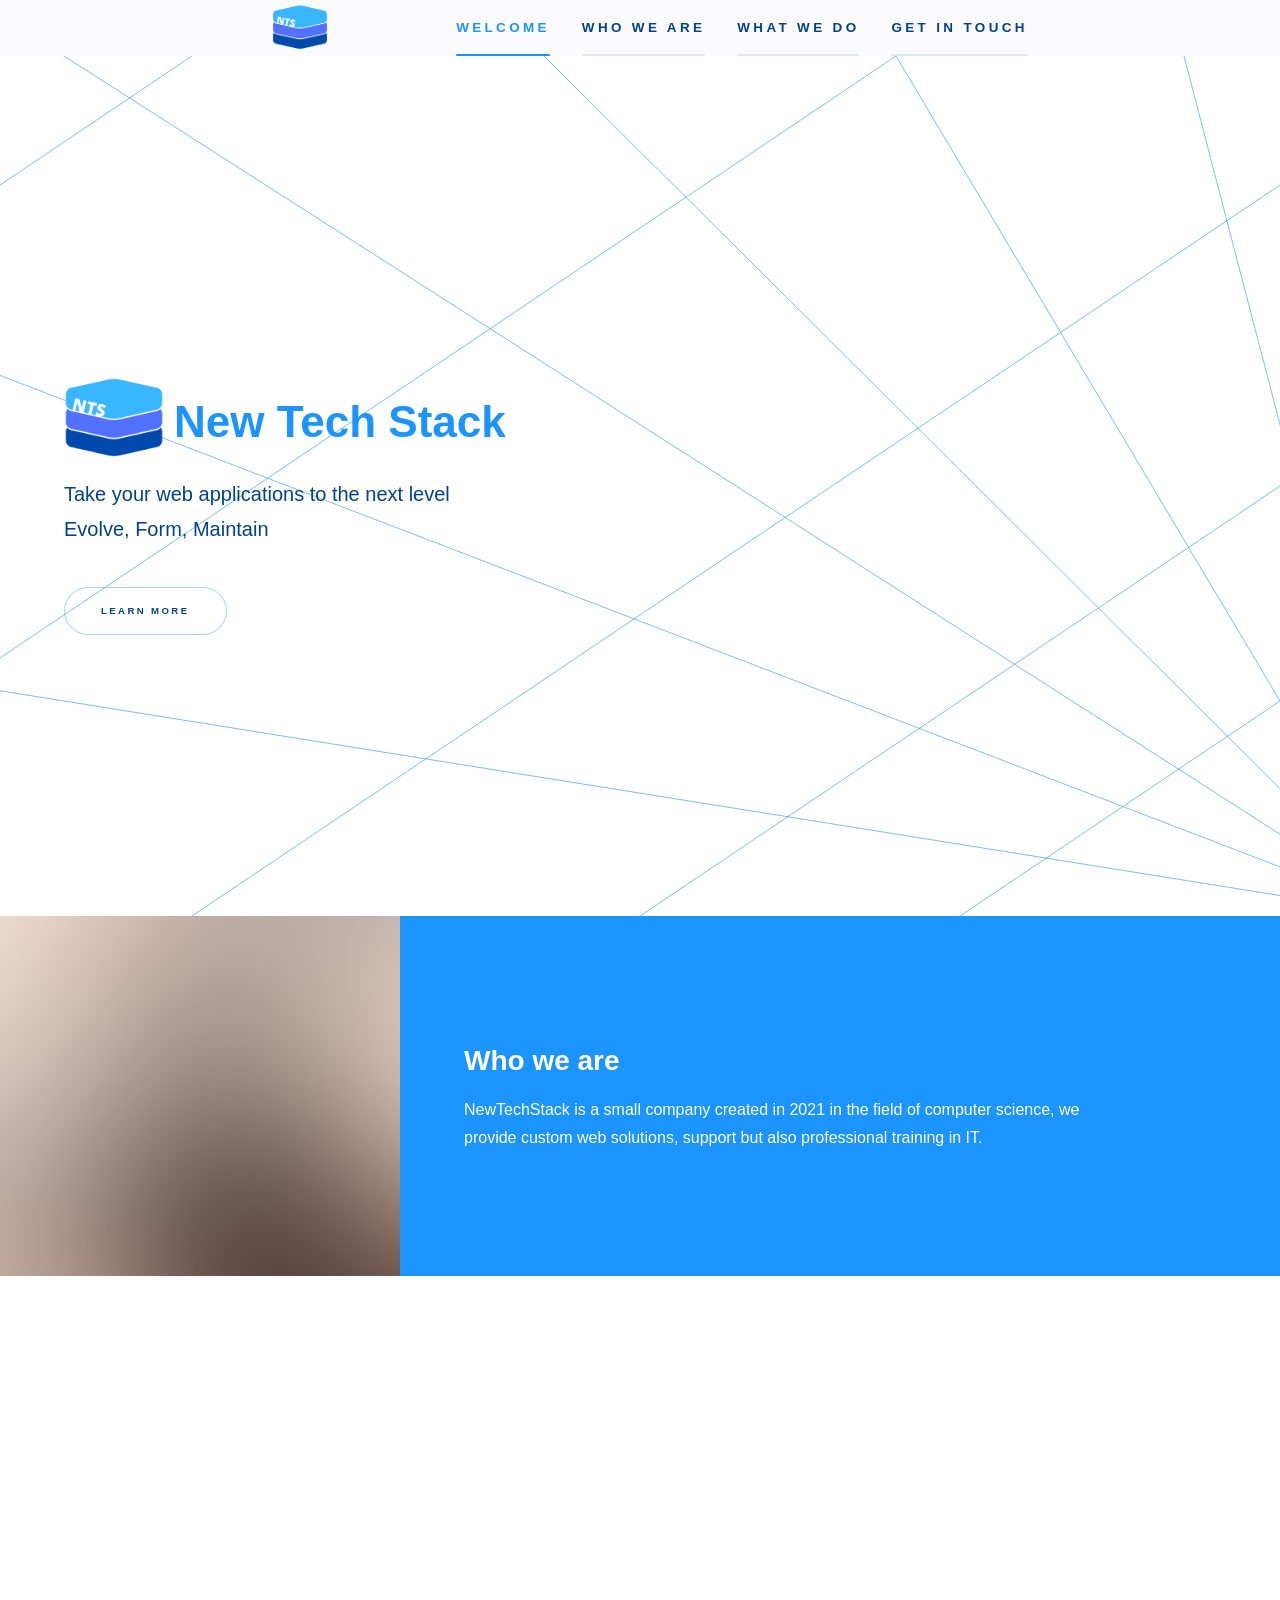
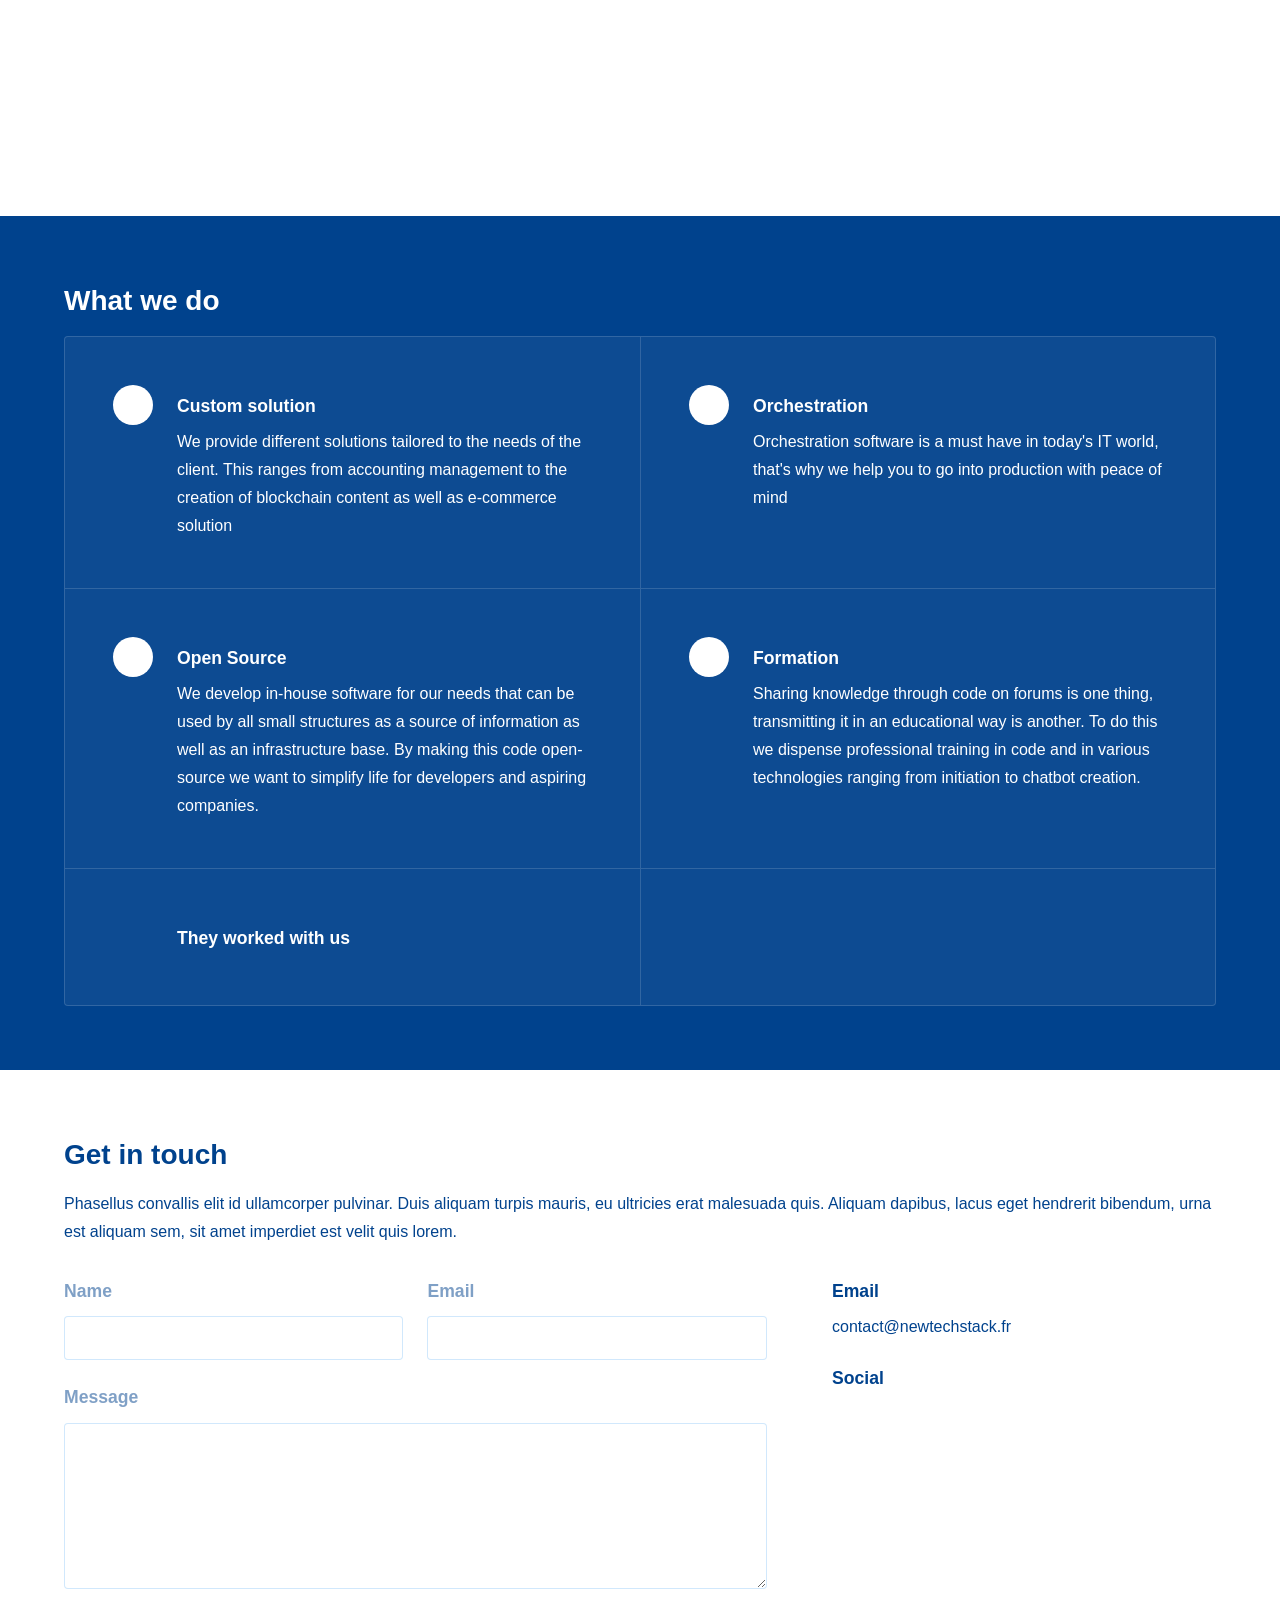
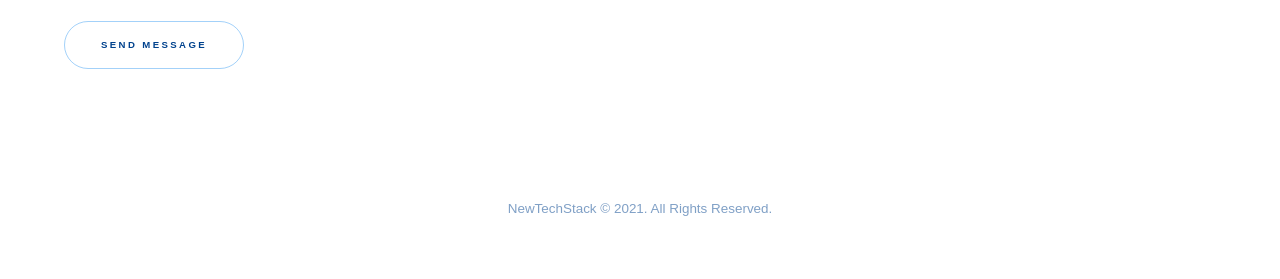
==== commit 7c0a0c54: "update" ====
--- a/front/web/front/index.html
+++ b/front/web/front/index.html
@@ -6,7 +6,7 @@
 -->
 <html>
 	<head>
-		<title>Getinnov</title>
+		<title>New Tech Stack</title>
 		<meta charset="utf-8" />
 		<meta name="viewport" content="width=device-width, initial-scale=1, user-scalable=no" />
 		<link rel="stylesheet" href="assets/css/main.css" />
@@ -36,50 +36,26 @@
 				<!-- Intro -->
 					<section id="intro" class="wrapper style1 fullscreen fade-up">
 						<div class="inner">
-							<h1 style="color: #1c94fe"><img src="images/logo_big.png" style="width: 100px;bottom: -32px;position: relative; margin-right: 10px"></img>Get innov'</h1>
-							<p>Just another fine responsive site template designed by <a href="http://html5up.net">HTML5 UP</a><br />
-							and released for free under the <a href="http://html5up.net/license">Creative Commons</a>.</p>
+							<h1 style="color: #1c94fe"><img src="images/logo_big.png" style="width: 100px;bottom: -32px;position: relative; margin-right: 10px"></img>New Tech Stack</h1>
+							<p>Take your web applications to the next level <br />
+							Evolve, Form, Maintain</p>
 							<ul class="actions">
-								<li><a href="#one" class="button scrolly">Learn more</a></li>
+								<li><a href="#one" class="button scrolly">Learn More</a></li>
 							</ul>
 						</div>
 					</section>
 
 				<!-- One -->
-					<section id="one" class="wrapper style2 spotlights">
-						<section>
+					<section id="one" class="wrapper spotlights">
+						<section class="style2">
 							<a href="#" class="image"><img src="images/pic01.jpg" alt="" data-position="center center" /></a>
 							<div class="content">
 								<div class="inner">
-									<h2>Sed ipsum dolor</h2>
-									<p>Phasellus convallis elit id ullamcorper pulvinar. Duis aliquam turpis mauris, eu ultricies erat malesuada quis. Aliquam dapibus.</p>
-									<ul class="actions">
-										<li><a href="generic.html" class="button">Learn more</a></li>
-									</ul>
-								</div>
-							</div>
-						</section>
-						<section>
-							<a href="#" class="image"><img src="images/pic02.jpg" alt="" data-position="top center" /></a>
-							<div class="content">
-								<div class="inner">
-									<h2>Feugiat consequat</h2>
-									<p>Phasellus convallis elit id ullamcorper pulvinar. Duis aliquam turpis mauris, eu ultricies erat malesuada quis. Aliquam dapibus.</p>
-									<ul class="actions">
-										<li><a href="generic.html" class="button">Learn more</a></li>
-									</ul>
-								</div>
-							</div>
-						</section>
-						<section>
-							<a href="#" class="image"><img src="images/pic03.jpg" alt="" data-position="25% 25%" /></a>
-							<div class="content">
-								<div class="inner">
-									<h2>Ultricies aliquam</h2>
-									<p>Phasellus convallis elit id ullamcorper pulvinar. Duis aliquam turpis mauris, eu ultricies erat malesuada quis. Aliquam dapibus.</p>
-									<ul class="actions">
-										<li><a href="generic.html" class="button">Learn more</a></li>
-									</ul>
+									<h2>Who we are</h2>
+									<p>NewTechStack is a small company created in 2021 in the field of computer science, we provide custom web solutions, support but also professional training in IT.</p>
+									<!-- <ul class="actions">
+										<li><a href="" class="button">Learn more</a></li>
+									</ul> -->
 								</div>
 							</div>
 						</section>
@@ -89,42 +65,38 @@
 					<section id="two" class="wrapper style3 fade-up">
 						<div class="inner">
 							<h2>What we do</h2>
-							<p>Phasellus convallis elit id ullamcorper pulvinar. Duis aliquam turpis mauris, eu ultricies erat malesuada quis. Aliquam dapibus, lacus eget hendrerit bibendum, urna est aliquam sem, sit amet imperdiet est velit quis lorem.</p>
 							<div class="features" >
 								<section>
 									<span class="icon solid major fa-code"></span>
-									<h3>Lorem ipsum amet</h3>
-									<p>Phasellus convallis elit id ullam corper amet et pulvinar. Duis aliquam turpis mauris, sed ultricies erat dapibus.</p>
+									<h3>Custom solution</h3>
+									<p>We provide different solutions tailored to the needs of the client. This ranges from accounting management to the creation of blockchain content as well as e-commerce solution</p>
 								</section>
 								<section>
 									<span class="icon solid major fa-lock"></span>
-									<h3>Aliquam sed nullam</h3>
-									<p>Phasellus convallis elit id ullam corper amet et pulvinar. Duis aliquam turpis mauris, sed ultricies erat dapibus.</p>
+									<h3>Orchestration</h3>
+									<p>Orchestration software is a must have in today's IT world, that's why we help you to go into production with peace of mind</p>
 								</section>
 								<section>
 									<span class="icon solid major fa-cog"></span>
-									<h3>Sed erat ullam corper</h3>
-									<p>Phasellus convallis elit id ullam corper amet et pulvinar. Duis aliquam turpis mauris, sed ultricies erat dapibus.</p>
+									<h3>Open Source</h3>
+									<p>We develop in-house software for our needs that can be used by all small structures as a source of information as well as an infrastructure base.
+By making this code open-source we want to simplify life for developers and aspiring companies.</p>
 								</section>
 								<section>
 									<span class="icon solid major fa-desktop"></span>
-									<h3>Veroeros quis lorem</h3>
-									<p>Phasellus convallis elit id ullam corper amet et pulvinar. Duis aliquam turpis mauris, sed ultricies erat dapibus.</p>
+									<h3>Formation</h3>
+									<p>Sharing knowledge through code on forums is one thing, transmitting it in an educational way is another.
+To do this we dispense professional training in code and in various technologies ranging from initiation to chatbot creation.</p>
 								</section>
 								<section>
-									<span class="icon solid major fa-link"></span>
-									<h3>Urna quis bibendum</h3>
-									<p>Phasellus convallis elit id ullam corper amet et pulvinar. Duis aliquam turpis mauris, sed ultricies erat dapibus.</p>
+									<h3>They worked with us</h3>
+									<img >
 								</section>
-								<section>
-									<span class="icon major fa-gem"></span>
-									<h3>Aliquam urna dapibus</h3>
-									<p>Phasellus convallis elit id ullam corper amet et pulvinar. Duis aliquam turpis mauris, sed ultricies erat dapibus.</p>
-								</section>
+								<section></section>
 							</div>
-							<ul class="actions">
-								<li><a href="generic.html" class="button">Learn more</a></li>
-							</ul>
+							<!-- <ul class="actions">
+								<li><a href="" class="button">Learn more</a></li>
+							</ul> -->
 						</div>
 					</section>
 
@@ -159,13 +131,13 @@
 									<ul class="contact">
 										<li>
 											<h3>Email</h3>
-											<a href="#">contact@getinnov.tech</a>
+											<a href="mailto:contact@newtechstack.fr">contact@newtechstack.fr</a>
 										</li>
 										<li>
 											<h3>Social</h3>
 											<ul class="icons">
-												<li><a href="#" class="icon brands fa-github"><span class="label">GitHub</span></a></li>
-												<li><a href="#" class="icon brands fa-linkedin-in"><span class="label">LinkedIn</span></a></li>
+												<li><a href="https://github.com/NewTechStack" class="icon brands fa-github"><span class="label">GitHub</span></a></li>
+												<li><a href="https://linkedin.com/company/newtechstack" class="icon brands fa-linkedin-in"><span class="label">LinkedIn</span></a></li>
 											</ul>
 										</li>
 									</ul>
@@ -180,7 +152,7 @@
 			<footer id="footer" class="wrapper style1-alt">
 				<div class="inner">
 					<ul class="menu">
-						<li>Getinnov © 2020. All Rights Reserved.</li>
+						<li>NewTechStack © 2021. All Rights Reserved.</li>
 					</ul>
 				</div>
 			</footer>
--- a/front/web/front/assets/css/main.css
+++ b/front/web/front/assets/css/main.css
@@ -1,9 +1,9 @@
 @import url(fontawesome-all.min.css);
 
-/*
-	Hyperspace by HTML5 UP
-	html5up.net | @ajlkn
-	Free for personal and commercial use under the CCA 3.0 license (html5up.net/license)
+/*
+	Hyperspace by HTML5 UP
+	html5up.net | @ajlkn
+	Free for personal and commercial use under the CCA 3.0 license (html5up.net/license)
 */
 
 html, body, div, span, applet, object,
@@ -98,7 +98,7 @@
 	}
 
 	body {
-		background: #312450;
+		background: white;
 	}
 
 		body.is-preload *, body.is-preload *:before, body.is-preload *:after {
@@ -2001,6 +2001,10 @@
 		border-color: #fff !important;
 	}
 
+	#one {
+		height: 100vh;
+	}
+
 		.features section {
 			padding: 3.5em 3em 1em 7em ;
 			width: 50%;
@@ -3256,8 +3260,8 @@
 			background-color: #ffff;
 		}
 
-		.wrapper.style2 {
-			background-color: #1c94fe;
+		.style2 {
+			background-color: #1c94fe;;
 		}
 
 		.wrapper.style2-alt {
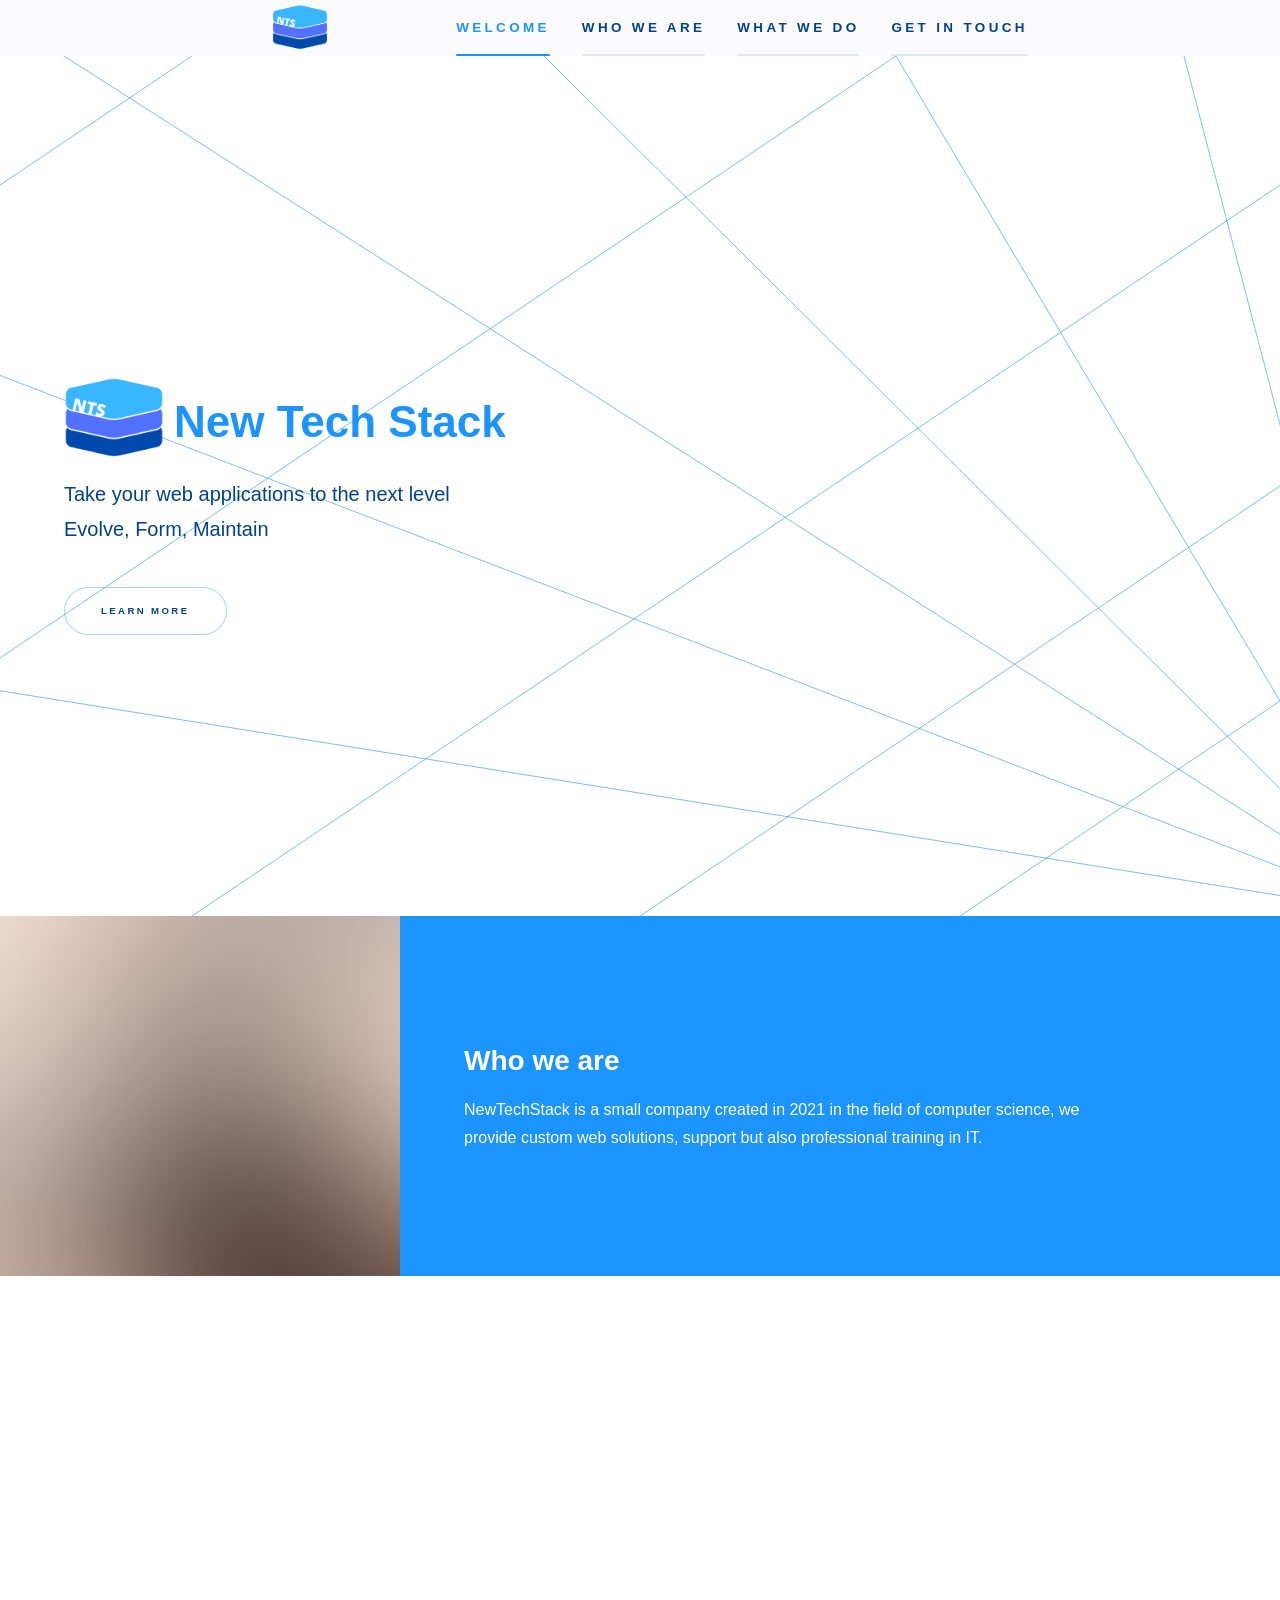
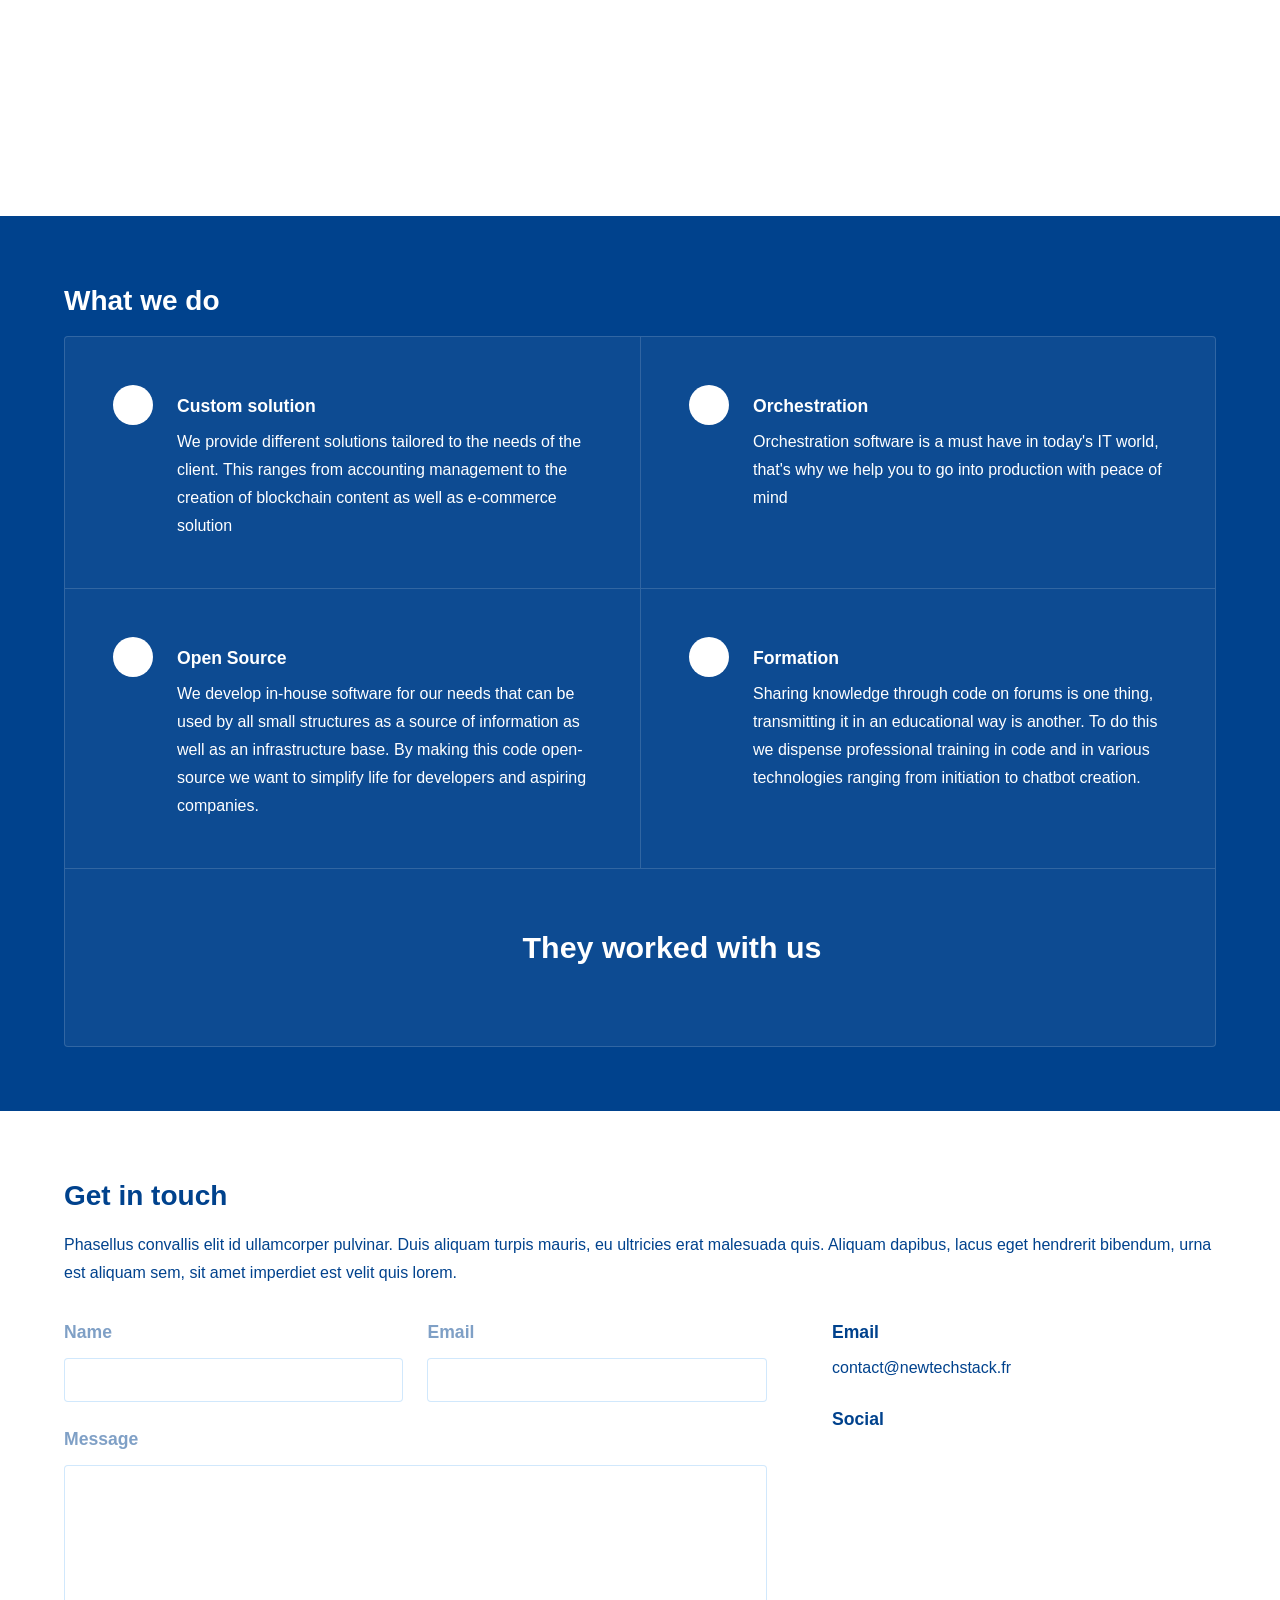
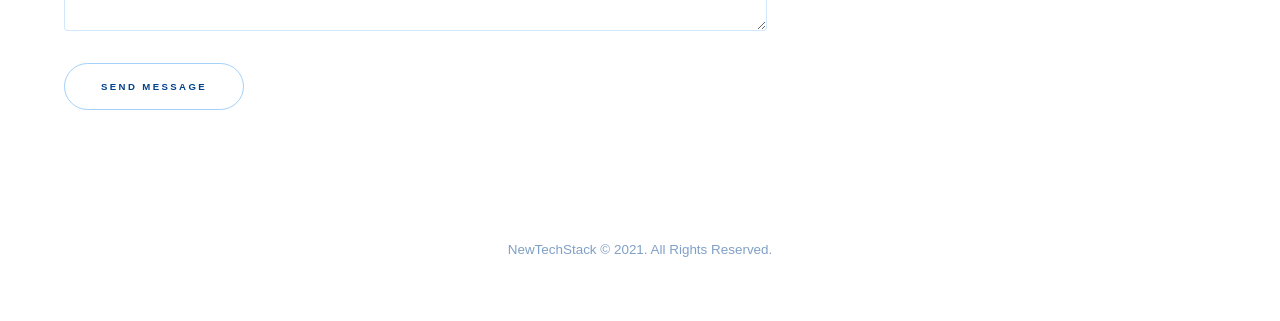
==== commit 690b8ea4: "update" ====
--- a/front/web/front/index.html
+++ b/front/web/front/index.html
@@ -88,11 +88,18 @@
 									<p>Sharing knowledge through code on forums is one thing, transmitting it in an educational way is another.
 To do this we dispense professional training in code and in various technologies ranging from initiation to chatbot creation.</p>
 								</section>
-								<section>
+								<section class="clients">
 									<h3>They worked with us</h3>
-									<img >
+            								<div>
+										<img  src="/images/client_1.png" alt="" />
+            									<img  src="/images/client_2.png" alt="" />
+										<img  src="/images/client_3.png" alt="" />
+									</div>
+									<div>
+                                                                                <img  src="/images/client_4.png" alt="" />
+                                                                                <img  src="/images/client_5.png" alt="" />
+                                                                        </div>
 								</section>
-								<section></section>
 							</div>
 							<!-- <ul class="actions">
 								<li><a href="" class="button">Learn more</a></li>
--- a/front/web/front/assets/css/main.css
+++ b/front/web/front/assets/css/main.css
@@ -3927,3 +3927,37 @@
 			}
 
 		}
+
+.clients {
+	width: 100% !important;
+	text-align: center;
+}
+
+.clients h3 {
+	font-size: 1.9em;
+}
+
+section.clients > div:nth-child(2) {
+    text-align: center;
+    display: flex;
+    align-items: center;
+    margin-left: 5%;
+}
+
+
+section.clients > div:nth-child(3) {
+    text-align: center;
+    display: flex;
+    align-items: center;
+    margin-left: 20%;
+}
+
+section.clients > div:nth-child(2) > img {
+    width: 30%;
+    padding: 2px;
+}
+
+section.clients > div:nth-child(3) > img {
+    width: 30%;
+    padding: 20px;
+}
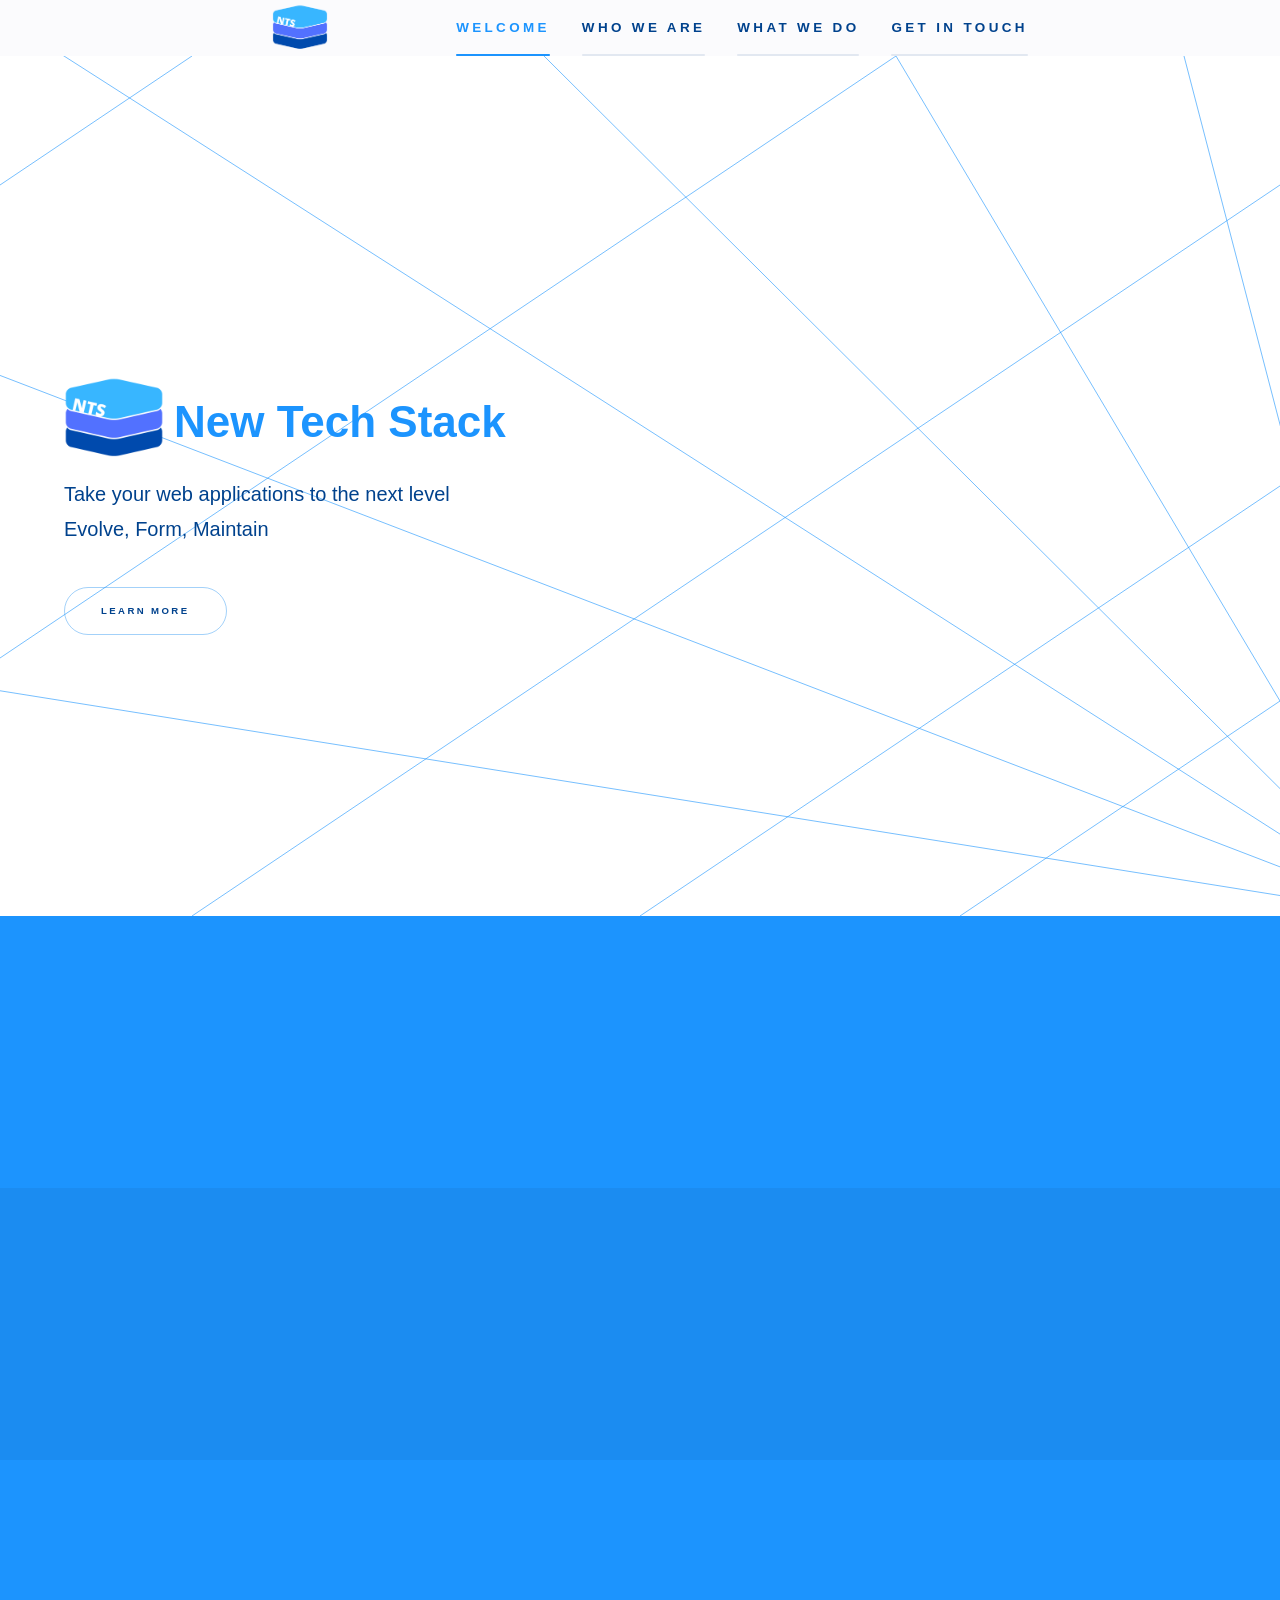
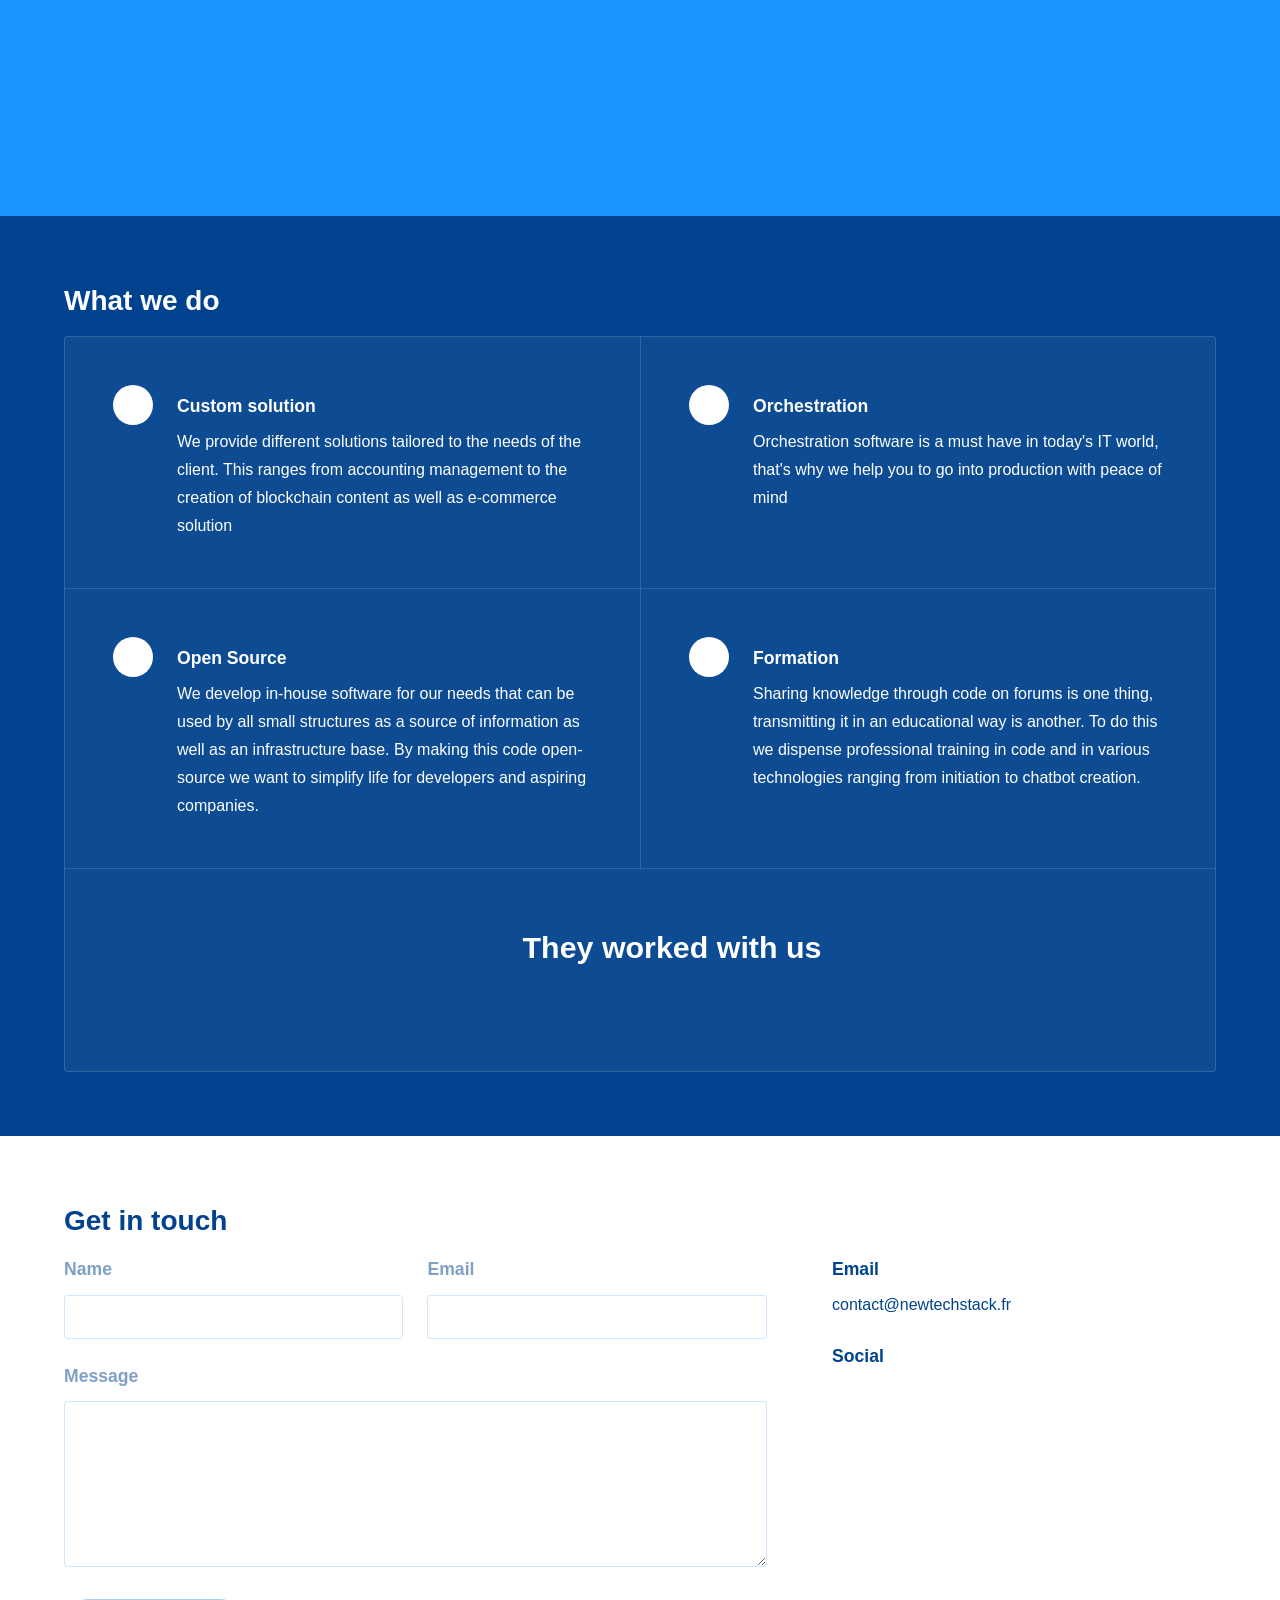
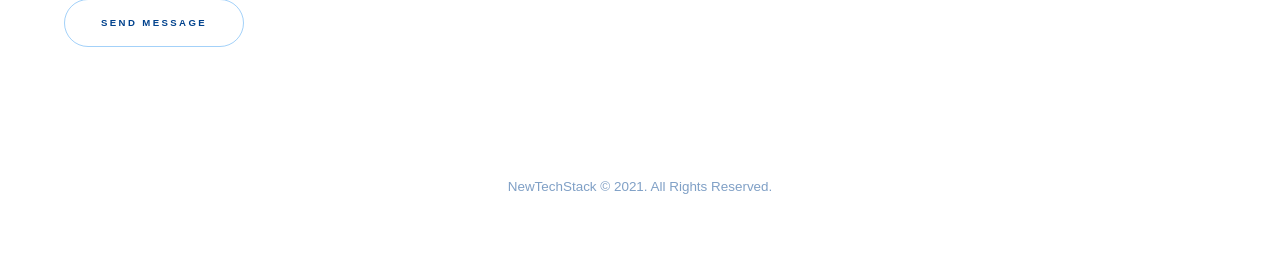
==== commit 1c70709e: "adding" ====
--- a/front/web/front/index.html
+++ b/front/web/front/index.html
@@ -48,7 +48,6 @@
 				<!-- One -->
 					<section id="one" class="wrapper spotlights">
 						<section class="style2">
-							<a href="#" class="image"><img src="images/pic01.jpg" alt="" data-position="center center" /></a>
 							<div class="content">
 								<div class="inner">
 									<h2>Who we are</h2>
@@ -58,6 +57,8 @@
 									</ul> -->
 								</div>
 							</div>
+						</section>
+						<section style="background-image: url('/images/background.gif'); background-position: center;">
 						</section>
 					</section>
 
@@ -111,7 +112,6 @@
 					<section id="three" class="wrapper style1 fade-up">
 						<div class="inner">
 							<h2>Get in touch</h2>
-							<p>Phasellus convallis elit id ullamcorper pulvinar. Duis aliquam turpis mauris, eu ultricies erat malesuada quis. Aliquam dapibus, lacus eget hendrerit bibendum, urna est aliquam sem, sit amet imperdiet est velit quis lorem.</p>
 							<div class="split style1">
 								<section>
 									<form method="post" action="#">
--- a/front/web/front/assets/css/main.css
+++ b/front/web/front/assets/css/main.css
@@ -2002,7 +2002,7 @@
 	}
 
 	#one {
-		height: 100vh;
+		min-height: 100vh;
 	}
 
 		.features section {
@@ -3009,7 +3009,7 @@
 		-webkit-flex-direction: row;
 		-ms-flex-direction: row;
 		flex-direction: row;
-		min-height: 22.5em;
+		min-height: 17em;
 	}
 
 		body.is-ie .spotlights > section {
@@ -3260,7 +3260,7 @@
 			background-color: #ffff;
 		}
 
-		.style2 {
+		#one, .style2 {
 			background-color: #1c94fe;;
 		}
 
@@ -3312,7 +3312,7 @@
 
 				.wrapper.fullscreen {
 					padding: 2em 0;
-					min-height: 0;
+					min-height: 100vh;
 				}
 
 					body.is-ie .wrapper.fullscreen {
@@ -3935,6 +3935,7 @@
 
 .clients h3 {
 	font-size: 1.9em;
+	margin-bottom: 40px;
 }
 
 section.clients > div:nth-child(2) {
@@ -3961,3 +3962,36 @@
     width: 30%;
     padding: 20px;
 }
+
+@media screen and (max-width: 736px) {
+   html {
+	text-align: center !important;
+   }
+   
+   #two > div > div > section > span { 
+	left: calc(50% - 20px) !important;
+   }
+   
+   #two > div > div > section.clients > div {
+	display: inline-grid;
+        margin: 0px;
+   }
+
+   #two > div > div > section.clients > div > img {
+	width: 100%;
+        padding: 30px;
+   }
+   .inner {
+	width: 80% !important;
+   	margin-left: 10%;
+	padding: 0px !important;
+        top: 25px;
+        position: absolute;
+   }
+   
+   .inner > h1 > img {
+	width: 66% !important;
+	margin-left: 17% !important;
+  	margin-right: 17% !important;
+   }
+}
